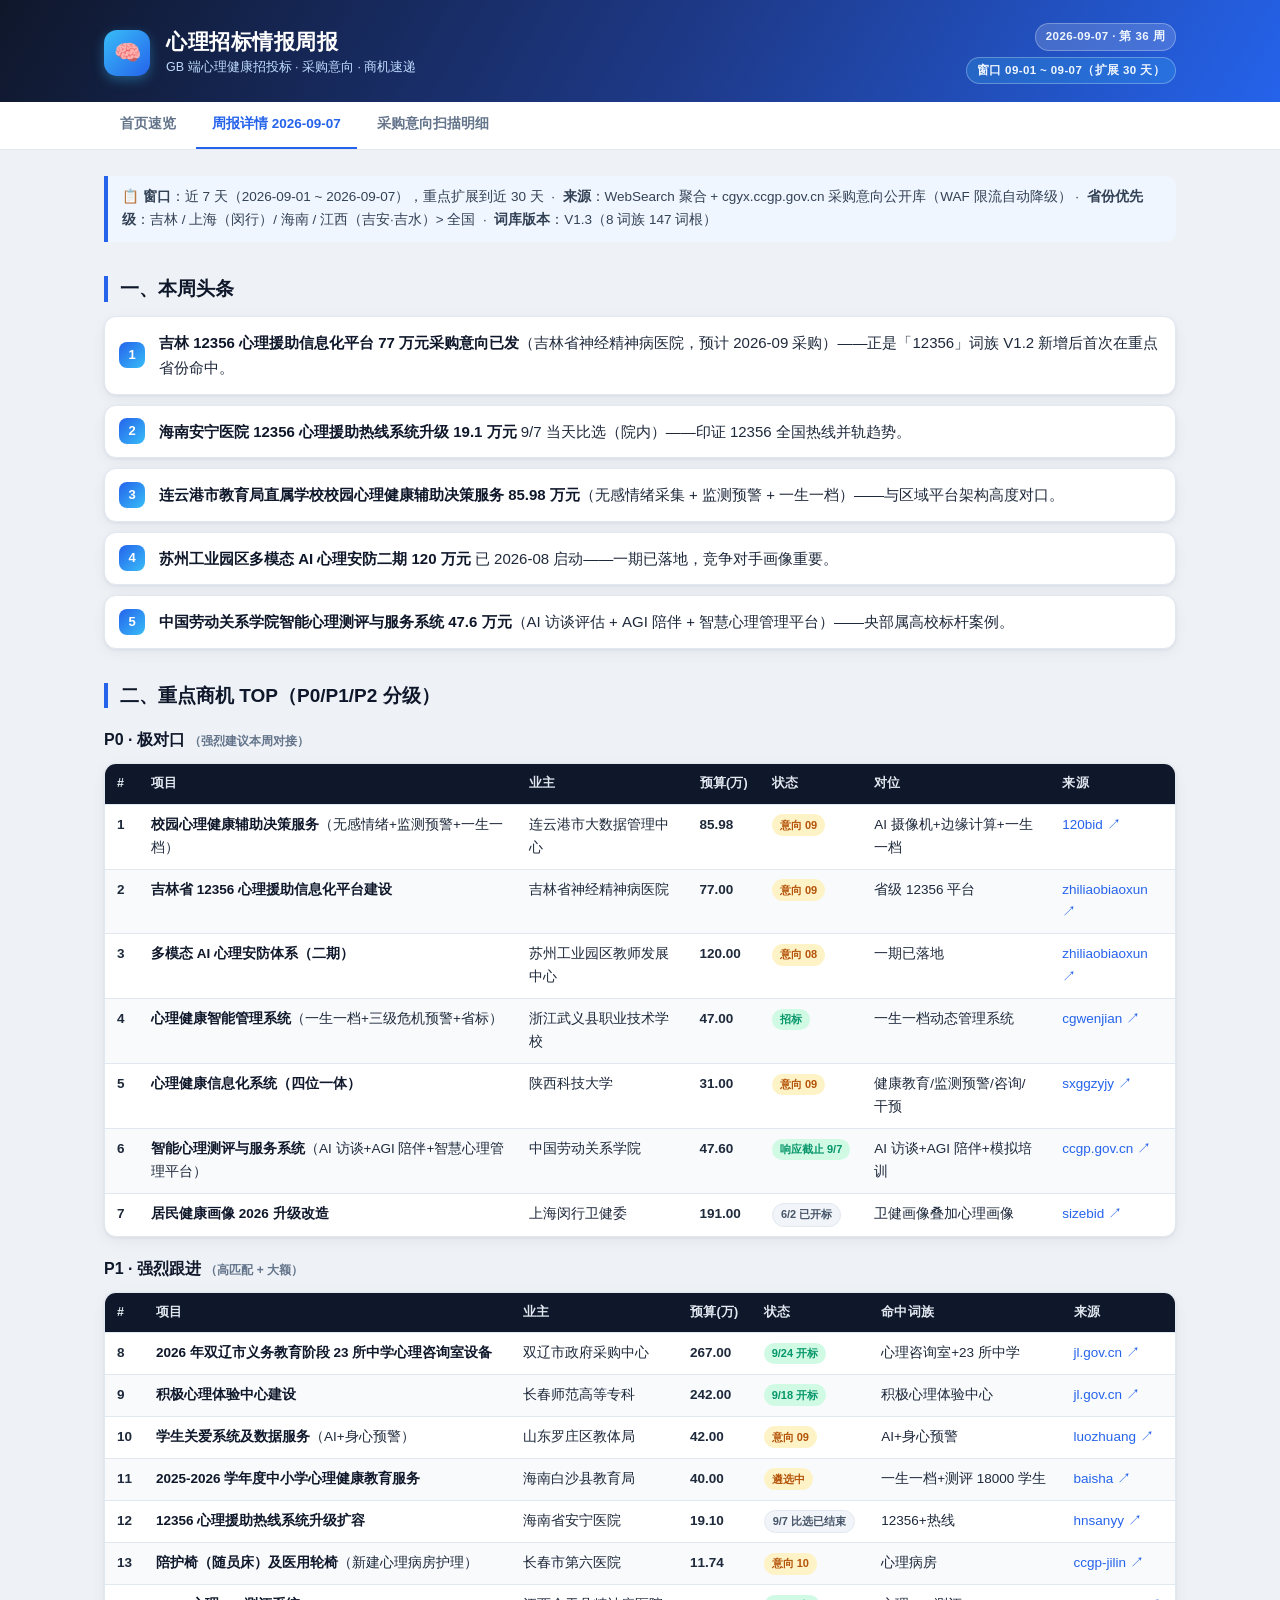
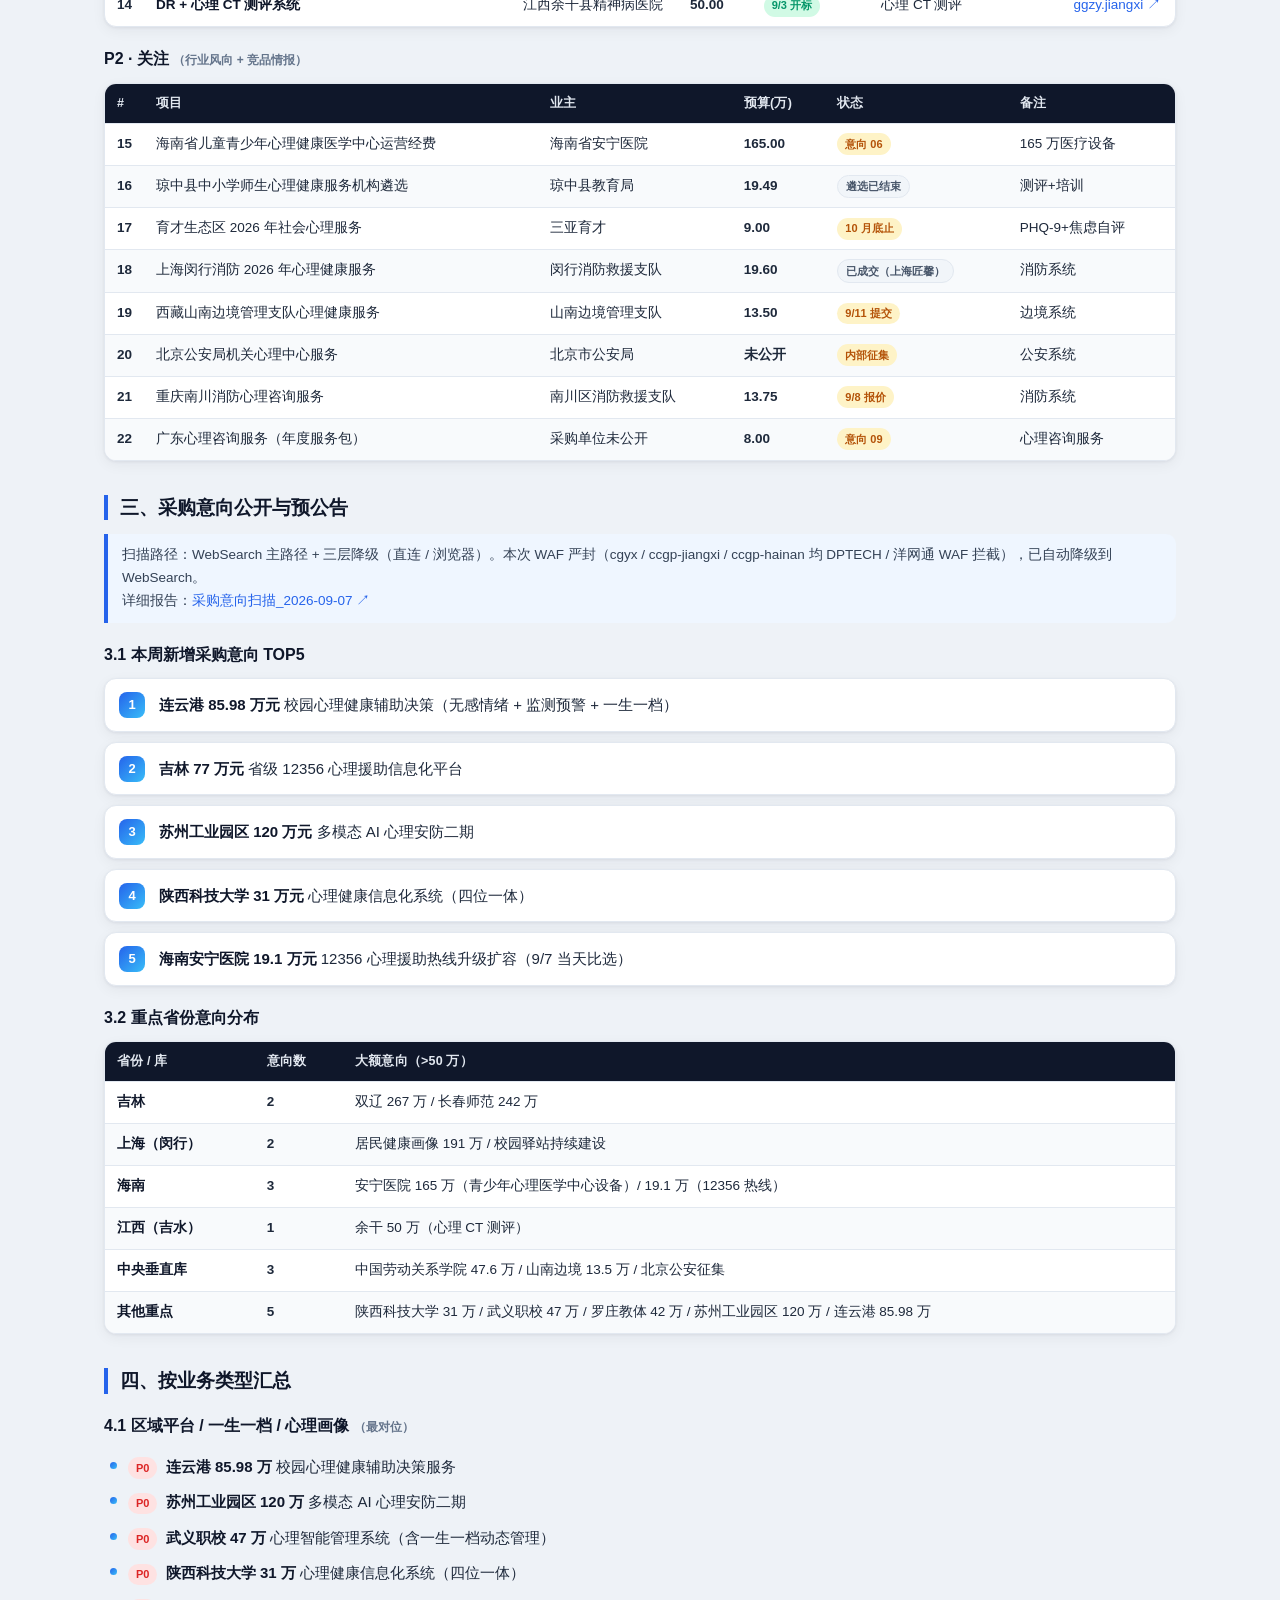
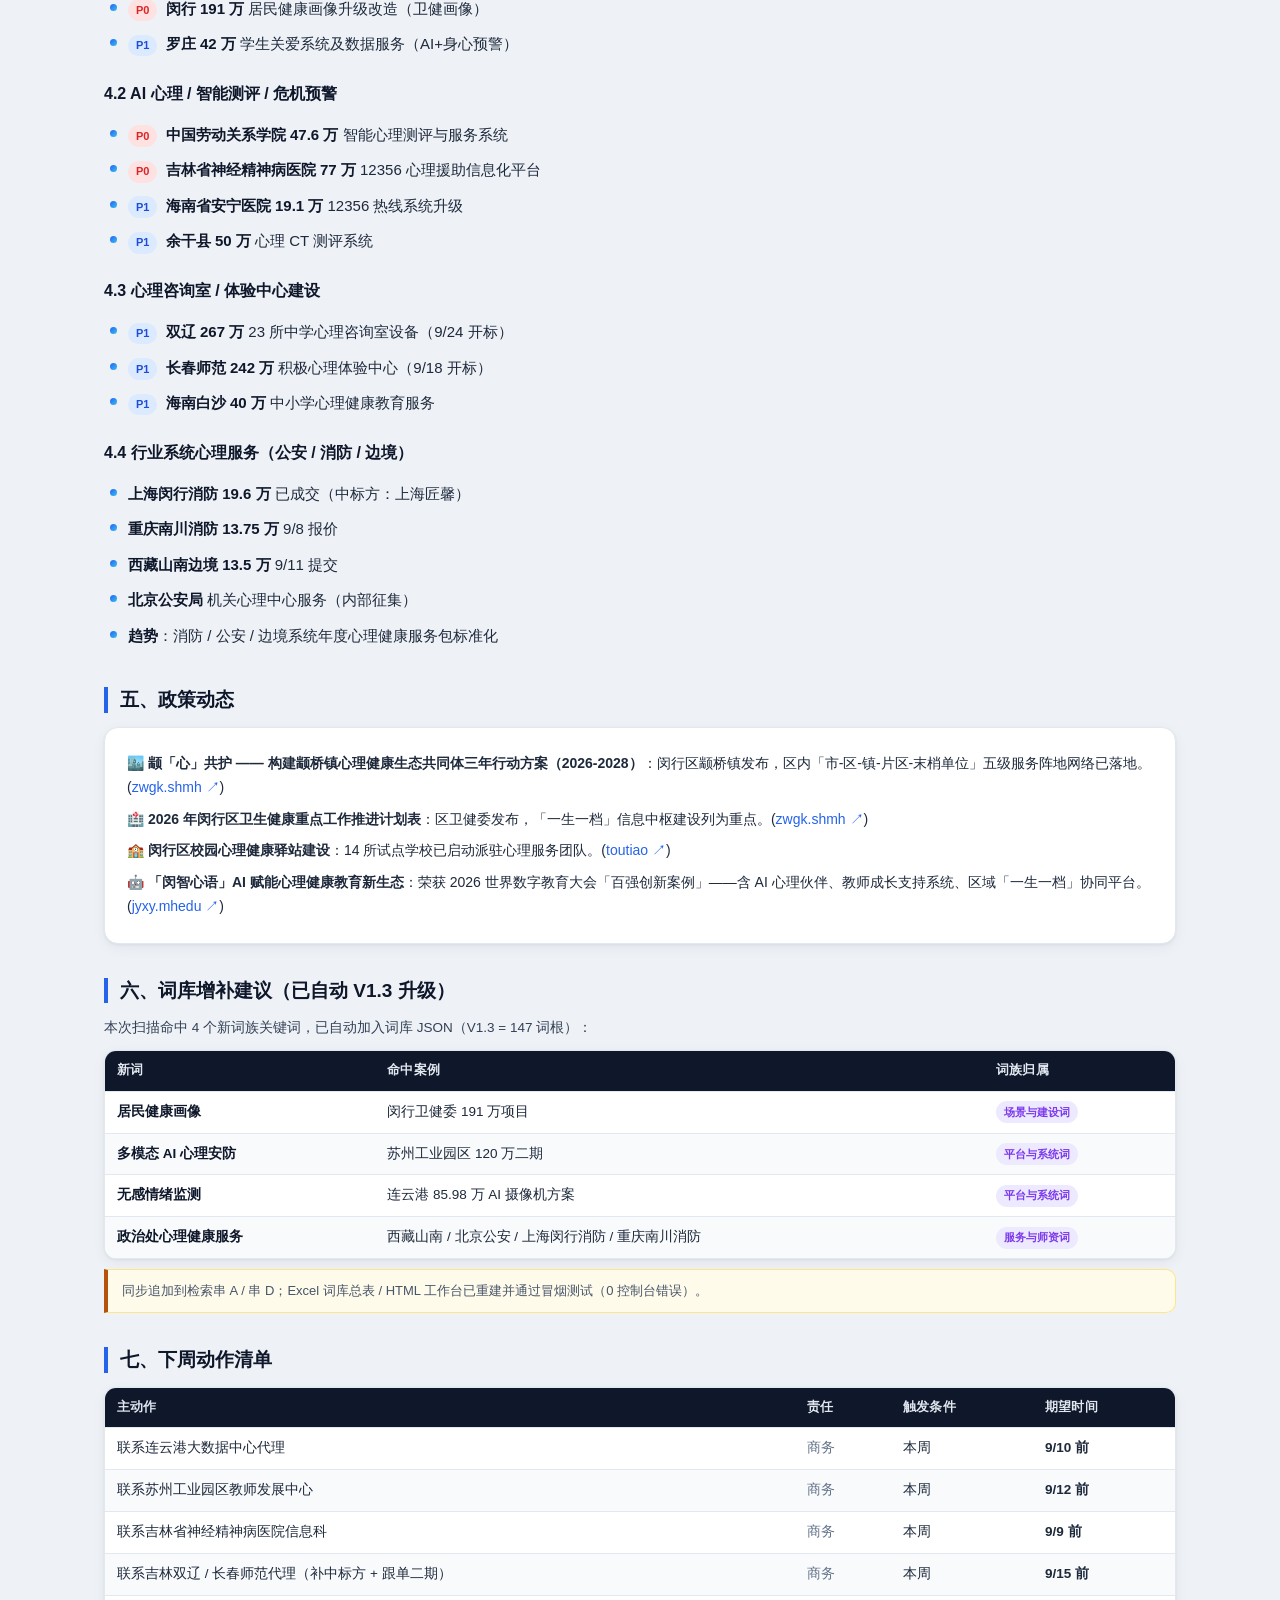
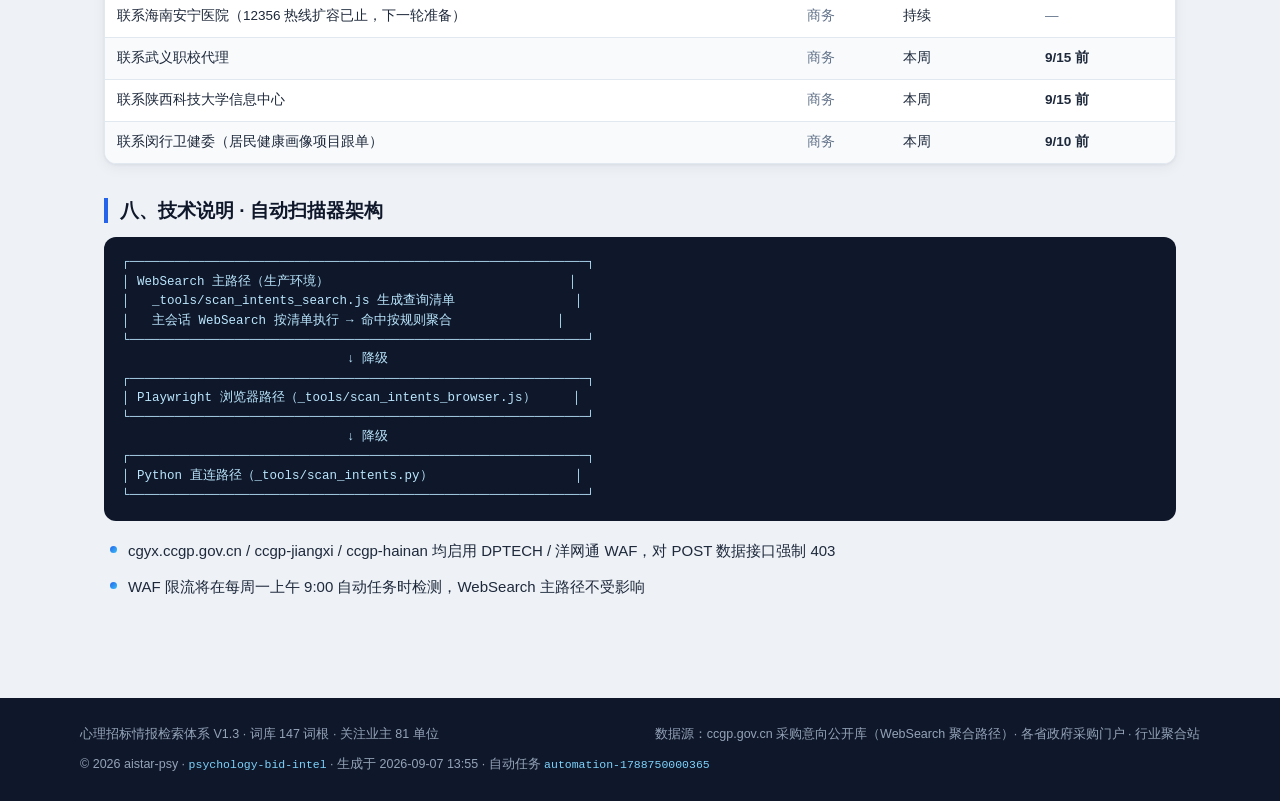
==== 2026-09-07.html @ de38e70c "Remove GitHub repo link from public pages" ====
<!DOCTYPE html>
<html lang="zh-CN">
<head>
<meta charset="UTF-8">
<meta name="viewport" content="width=device-width, initial-scale=1.0">
<title>心理招标情报周报 · 2026-09-07</title>
<meta name="description" content="心理招标情报周报 2026-09-07：重点商机 TOP 22 条、采购意向 TOP5、省份分布、业务类型汇总、政策动态、词库增补建议。">
<link rel="stylesheet" href="assets/style.css">
</head>
<body>

<header class="topbar">
  <div class="topbar-inner">
    <div class="logo">🧠</div>
    <div>
      <h1>心理招标情报周报</h1>
      <div class="sub">GB 端心理健康招投标 · 采购意向 · 商机速递</div>
    </div>
    <div class="right">
      <span class="badge">2026-09-07 · 第 36 周</span><br>
      <span class="badge v">窗口 09-01 ~ 09-07（扩展 30 天）</span>
    </div>
  </div>
</header>

<nav class="subnav">
  <div class="inner">
    <a href="index.html">首页速览</a>
    <a href="2026-09-07.html" class="on">周报详情 2026-09-07</a>
    <a href="intents-2026-09-07.html">采购意向扫描明细</a>
  </div>
</nav>

<main>

  <section>
    <div class="lead">📋 <b>窗口</b>：近 7 天（2026-09-01 ~ 2026-09-07），重点扩展到近 30 天 &nbsp;·&nbsp; <b>来源</b>：WebSearch 聚合 + cgyx.ccgp.gov.cn 采购意向公开库（WAF 限流自动降级）&nbsp;·&nbsp; <b>省份优先级</b>：吉林 / 上海（闵行）/ 海南 / 江西（吉安·吉水）&gt; 全国 &nbsp;·&nbsp; <b>词库版本</b>：V1.3（8 词族 147 词根）</div>
  </section>

  <!-- 一、本周头条 -->
  <section>
    <h2 class="sec">一、本周头条</h2>
    <ol class="tlist">
      <li><b>吉林 12356 心理援助信息化平台 77 万元采购意向已发</b>（吉林省神经精神病医院，预计 2026-09 采购）——正是「12356」词族 V1.2 新增后首次在重点省份命中。</li>
      <li><b>海南安宁医院 12356 心理援助热线系统升级 19.1 万元</b> 9/7 当天比选（院内）——印证 12356 全国热线并轨趋势。</li>
      <li><b>连云港市教育局直属学校校园心理健康辅助决策服务 85.98 万元</b>（无感情绪采集 + 监测预警 + 一生一档）——与区域平台架构高度对口。</li>
      <li><b>苏州工业园区多模态 AI 心理安防二期 120 万元</b> 已 2026-08 启动——一期已落地，竞争对手画像重要。</li>
      <li><b>中国劳动关系学院智能心理测评与服务系统 47.6 万元</b>（AI 访谈评估 + AGI 陪伴 + 智慧心理管理平台）——央部属高校标杆案例。</li>
    </ol>
  </section>

  <!-- 二、重点商机 TOP -->
  <section>
    <h2 class="sec">二、重点商机 TOP（P0/P1/P2 分级）</h2>

    <h3>P0 · 极对口 <span style="font-weight:600;font-size:12px;color:var(--muted)">（强烈建议本周对接）</span></h3>
    <div class="tbl-wrap">
      <table>
        <thead><tr><th class="n">#</th><th>项目</th><th>业主</th><th>预算(万)</th><th>状态</th><th>对位</th><th>来源</th></tr></thead>
        <tbody>
          <tr><td class="num">1</td><td><b>校园心理健康辅助决策服务</b>（无感情绪+监测预警+一生一档）</td><td>连云港市大数据管理中心</td><td class="num">85.98</td><td><span class="tag a">意向 09</span></td><td>AI 摄像机+边缘计算+一生一档</td><td><a href="https://www.120bid.com/view/478/T_Z-258BLRKCxEZffJil.html" target="_blank">120bid ↗</a></td></tr>
          <tr><td class="num">2</td><td><b>吉林省 12356 心理援助信息化平台建设</b></td><td>吉林省神经精神病医院</td><td class="num">77.00</td><td><span class="tag a">意向 09</span></td><td>省级 12356 平台</td><td><a href="https://www.zhiliaobiaoxun.cn/detail/597123099b1FF2E6569c.html" target="_blank">zhiliaobiaoxun ↗</a></td></tr>
          <tr><td class="num">3</td><td><b>多模态 AI 心理安防体系（二期）</b></td><td>苏州工业园区教师发展中心</td><td class="num">120.00</td><td><span class="tag a">意向 08</span></td><td>一期已落地</td><td><a href="https://js.zhiliaobiaoxun.com/article/106508987" target="_blank">zhiliaobiaoxun ↗</a></td></tr>
          <tr><td class="num">4</td><td><b>心理健康智能管理系统</b>（一生一档+三级危机预警+省标）</td><td>浙江武义县职业技术学校</td><td class="num">47.00</td><td><span class="tag w">招标</span></td><td>一生一档动态管理系统</td><td><a href="https://www.cgwenjian.cn/view/file/202608190001697517" target="_blank">cgwenjian ↗</a></td></tr>
          <tr><td class="num">5</td><td><b>心理健康信息化系统（四位一体）</b></td><td>陕西科技大学</td><td class="num">31.00</td><td><span class="tag a">意向 09</span></td><td>健康教育/监测预警/咨询/干预</td><td><a href="https://www.sxggzyjy.cn/jydt/001001/001001004/001001004006/20260804/8a69c88f9fae9ac6019fc55a78bd107a.html" target="_blank">sxggzyjy ↗</a></td></tr>
          <tr><td class="num">6</td><td><b>智能心理测评与服务系统</b>（AI 访谈+AGI 陪伴+智慧心理管理平台）</td><td>中国劳动关系学院</td><td class="num">47.60</td><td><span class="tag w">响应截止 9/7</span></td><td>AI 访谈+AGI 陪伴+模拟培训</td><td><a href="https://www.ccgp.gov.cn/cggg/zygg/jzxcs/202608/t20260820_27175299.htm" target="_blank">ccgp.gov.cn ↗</a></td></tr>
          <tr><td class="num">7</td><td><b>居民健康画像 2026 升级改造</b></td><td>上海闵行卫健委</td><td class="num">191.00</td><td><span class="tag p2">6/2 已开标</span></td><td>卫健画像叠加心理画像</td><td><a href="http://www.sizebid.com/002/shanghai/shanghai/2026/30366d7232bd1d5d2c801f52d79c997e.html" target="_blank">sizebid ↗</a></td></tr>
        </tbody>
      </table>
    </div>

    <h3>P1 · 强烈跟进 <span style="font-weight:600;font-size:12px;color:var(--muted)">（高匹配 + 大额）</span></h3>
    <div class="tbl-wrap">
      <table>
        <thead><tr><th class="n">#</th><th>项目</th><th>业主</th><th>预算(万)</th><th>状态</th><th>命中词族</th><th>来源</th></tr></thead>
        <tbody>
          <tr><td class="num">8</td><td><b>2026 年双辽市义务教育阶段 23 所中学心理咨询室设备</b></td><td>双辽市政府采购中心</td><td class="num">267.00</td><td><span class="tag w">9/24 开标</span></td><td>心理咨询室+23 所中学</td><td><a href="https://www.jl.gov.cn/ggzy/zfcg/cggg/202609/t20260903_9698455.html" target="_blank">jl.gov.cn ↗</a></td></tr>
          <tr><td class="num">9</td><td><b>积极心理体验中心建设</b></td><td>长春师范高等专科</td><td class="num">242.00</td><td><span class="tag w">9/18 开标</span></td><td>积极心理体验中心</td><td><a href="https://www.jl.gov.cn/ggzy/zfcg/cggg/202608/t20260812_9680676.html" target="_blank">jl.gov.cn ↗</a></td></tr>
          <tr><td class="num">10</td><td><b>学生关爱系统及数据服务</b>（AI+身心预警）</td><td>山东罗庄区教体局</td><td class="num">42.00</td><td><span class="tag a">意向 09</span></td><td>AI+身心预警</td><td><a href="http://www.luozhuang.gov.cn/2022cg/cgcontent.jsp?id=MzI0MQ==&amp;urltype=tree.TreeTempUrl&amp;wbtreeid=6675" target="_blank">luozhuang ↗</a></td></tr>
          <tr><td class="num">11</td><td><b>2025-2026 学年度中小学心理健康教育服务</b></td><td>海南白沙县教育局</td><td class="num">40.00</td><td><span class="tag a">遴选中</span></td><td>一生一档+测评 18000 学生</td><td><a href="https://baisha.hainan.gov.cn/baisha/zfxxgkzl/xgbmzfxxgk/bsxjyj/gkml/202511/t20251117_3972531.html" target="_blank">baisha ↗</a></td></tr>
          <tr><td class="num">12</td><td><b>12356 心理援助热线系统升级扩容</b></td><td>海南省安宁医院</td><td class="num">19.10</td><td><span class="tag p2">9/7 比选已结束</span></td><td>12356+热线</td><td><a href="https://www.hnsanyy.com/news/show-10255.html" target="_blank">hnsanyy ↗</a></td></tr>
          <tr><td class="num">13</td><td><b>陪护椅（随员床）及医用轮椅</b>（新建心理病房护理）</td><td>长春市第六医院</td><td class="num">11.74</td><td><span class="tag a">意向 10</span></td><td>心理病房</td><td><a href="http://www.ccgp-jilin.gov.cn/site/detail?parentId=550068&amp;articleId=Lf1fq0oeLKmx401c//pZIw==" target="_blank">ccgp-jilin ↗</a></td></tr>
          <tr><td class="num">14</td><td><b>DR + 心理 CT 测评系统</b></td><td>江西余干县精神病医院</td><td class="num">50.00</td><td><span class="tag w">9/3 开标</span></td><td>心理 CT 测评</td><td><a href="https://ggzy.jiangxi.gov.cn/jyxx/002006/002006001/20260825/fde3e27f-d4d3-413f-a230-a2056f364ef8.html" target="_blank">ggzy.jiangxi ↗</a></td></tr>
        </tbody>
      </table>
    </div>

    <h3>P2 · 关注 <span style="font-weight:600;font-size:12px;color:var(--muted)">（行业风向 + 竞品情报）</span></h3>
    <div class="tbl-wrap">
      <table>
        <thead><tr><th class="n">#</th><th>项目</th><th>业主</th><th>预算(万)</th><th>状态</th><th>备注</th></tr></thead>
        <tbody>
          <tr><td class="num">15</td><td>海南省儿童青少年心理健康医学中心运营经费</td><td>海南省安宁医院</td><td class="num">165.00</td><td><span class="tag a">意向 06</span></td><td>165 万医疗设备</td></tr>
          <tr><td class="num">16</td><td>琼中县中小学师生心理健康服务机构遴选</td><td>琼中县教育局</td><td class="num">19.49</td><td><span class="tag p2">遴选已结束</span></td><td>测评+培训</td></tr>
          <tr><td class="num">17</td><td>育才生态区 2026 年社会心理服务</td><td>三亚育才</td><td class="num">9.00</td><td><span class="tag a">10 月底止</span></td><td>PHQ-9+焦虑自评</td></tr>
          <tr><td class="num">18</td><td>上海闵行消防 2026 年心理健康服务</td><td>闵行消防救援支队</td><td class="num">19.60</td><td><span class="tag p2">已成交（上海匠馨）</span></td><td>消防系统</td></tr>
          <tr><td class="num">19</td><td>西藏山南边境管理支队心理健康服务</td><td>山南边境管理支队</td><td class="num">13.50</td><td><span class="tag a">9/11 提交</span></td><td>边境系统</td></tr>
          <tr><td class="num">20</td><td>北京公安局机关心理中心服务</td><td>北京市公安局</td><td class="num">未公开</td><td><span class="tag a">内部征集</span></td><td>公安系统</td></tr>
          <tr><td class="num">21</td><td>重庆南川消防心理咨询服务</td><td>南川区消防救援支队</td><td class="num">13.75</td><td><span class="tag a">9/8 报价</span></td><td>消防系统</td></tr>
          <tr><td class="num">22</td><td>广东心理咨询服务（年度服务包）</td><td>采购单位未公开</td><td class="num">8.00</td><td><span class="tag a">意向 09</span></td><td>心理咨询服务</td></tr>
        </tbody>
      </table>
    </div>
  </section>

  <!-- 三、采购意向公开与预公告 -->
  <section>
    <h2 class="sec">三、采购意向公开与预公告</h2>
    <div class="lead">扫描路径：WebSearch 主路径 + 三层降级（直连 / 浏览器）。本次 WAF 严封（cgyx / ccgp-jiangxi / ccgp-hainan 均 DPTECH / 洋网通 WAF 拦截），已自动降级到 WebSearch。<br>详细报告：<a href="intents-2026-09-07.html">采购意向扫描_2026-09-07 ↗</a></div>

    <h3>3.1 本周新增采购意向 TOP5</h3>
    <ol class="tlist">
      <li><b>连云港 85.98 万元</b> 校园心理健康辅助决策（无感情绪 + 监测预警 + 一生一档）</li>
      <li><b>吉林 77 万元</b> 省级 12356 心理援助信息化平台</li>
      <li><b>苏州工业园区 120 万元</b> 多模态 AI 心理安防二期</li>
      <li><b>陕西科技大学 31 万元</b> 心理健康信息化系统（四位一体）</li>
      <li><b>海南安宁医院 19.1 万元</b> 12356 心理援助热线升级扩容（9/7 当天比选）</li>
    </ol>

    <h3>3.2 重点省份意向分布</h3>
    <div class="tbl-wrap">
      <table>
        <thead><tr><th>省份 / 库</th><th>意向数</th><th>大额意向（&gt;50 万）</th></tr></thead>
        <tbody>
          <tr><td><b>吉林</b></td><td class="num">2</td><td>双辽 267 万 / 长春师范 242 万</td></tr>
          <tr><td><b>上海（闵行）</b></td><td class="num">2</td><td>居民健康画像 191 万 / 校园驿站持续建设</td></tr>
          <tr><td><b>海南</b></td><td class="num">3</td><td>安宁医院 165 万（青少年心理医学中心设备）/ 19.1 万（12356 热线）</td></tr>
          <tr><td><b>江西（吉水）</b></td><td class="num">1</td><td>余干 50 万（心理 CT 测评）</td></tr>
          <tr><td><b>中央垂直库</b></td><td class="num">3</td><td>中国劳动关系学院 47.6 万 / 山南边境 13.5 万 / 北京公安征集</td></tr>
          <tr><td><b>其他重点</b></td><td class="num">5</td><td>陕西科技大学 31 万 / 武义职校 47 万 / 罗庄教体 42 万 / 苏州工业园区 120 万 / 连云港 85.98 万</td></tr>
        </tbody>
      </table>
    </div>
  </section>

  <!-- 四、按业务类型汇总 -->
  <section>
    <h2 class="sec">四、按业务类型汇总</h2>

    <h3>4.1 区域平台 / 一生一档 / 心理画像 <span style="font-size:12px;color:var(--muted)">（最对位）</span></h3>
    <ul class="dots">
      <li><span class="tag p0">P0</span> &nbsp;<b>连云港 85.98 万</b> 校园心理健康辅助决策服务</li>
      <li><span class="tag p0">P0</span> &nbsp;<b>苏州工业园区 120 万</b> 多模态 AI 心理安防二期</li>
      <li><span class="tag p0">P0</span> &nbsp;<b>武义职校 47 万</b> 心理智能管理系统（含一生一档动态管理）</li>
      <li><span class="tag p0">P0</span> &nbsp;<b>陕西科技大学 31 万</b> 心理健康信息化系统（四位一体）</li>
      <li><span class="tag p0">P0</span> &nbsp;<b>闵行 191 万</b> 居民健康画像升级改造（卫健画像）</li>
      <li><span class="tag p1">P1</span> &nbsp;<b>罗庄 42 万</b> 学生关爱系统及数据服务（AI+身心预警）</li>
    </ul>

    <h3>4.2 AI 心理 / 智能测评 / 危机预警</h3>
    <ul class="dots">
      <li><span class="tag p0">P0</span> &nbsp;<b>中国劳动关系学院 47.6 万</b> 智能心理测评与服务系统</li>
      <li><span class="tag p0">P0</span> &nbsp;<b>吉林省神经精神病医院 77 万</b> 12356 心理援助信息化平台</li>
      <li><span class="tag p1">P1</span> &nbsp;<b>海南省安宁医院 19.1 万</b> 12356 热线系统升级</li>
      <li><span class="tag p1">P1</span> &nbsp;<b>余干县 50 万</b> 心理 CT 测评系统</li>
    </ul>

    <h3>4.3 心理咨询室 / 体验中心建设</h3>
    <ul class="dots">
      <li><span class="tag p1">P1</span> &nbsp;<b>双辽 267 万</b> 23 所中学心理咨询室设备（9/24 开标）</li>
      <li><span class="tag p1">P1</span> &nbsp;<b>长春师范 242 万</b> 积极心理体验中心（9/18 开标）</li>
      <li><span class="tag p1">P1</span> &nbsp;<b>海南白沙 40 万</b> 中小学心理健康教育服务</li>
    </ul>

    <h3>4.4 行业系统心理服务（公安 / 消防 / 边境）</h3>
    <ul class="dots">
      <li><b>上海闵行消防 19.6 万</b> 已成交（中标方：上海匠馨）</li>
      <li><b>重庆南川消防 13.75 万</b> 9/8 报价</li>
      <li><b>西藏山南边境 13.5 万</b> 9/11 提交</li>
      <li><b>北京公安局</b> 机关心理中心服务（内部征集）</li>
      <li><b>趋势</b>：消防 / 公安 / 边境系统年度心理健康服务包标准化</li>
    </ul>
  </section>

  <!-- 五、政策动态 -->
  <section>
    <h2 class="sec">五、政策动态</h2>
    <div class="card">
      <ul class="plain" style="font-size:14px">
        <li>🏙️ <b>颛「心」共护 —— 构建颛桥镇心理健康生态共同体三年行动方案（2026-2028）</b>：闵行区颛桥镇发布，区内「市-区-镇-片区-末梢单位」五级服务阵地网络已落地。<span class="muted">(<a href="https://zwgk.shmh.gov.cn/mh-xxgk-cms/website/mh_xxgk/zdjc_caqw/content/78f93dc0-3ed3-4637-80d0-d07adac8776f.htm" target="_blank">zwgk.shmh ↗</a>)</span></li>
        <li>🏥 <b>2026 年闵行区卫生健康重点工作推进计划表</b>：区卫健委发布，「一生一档」信息中枢建设列为重点。<span class="muted">(<a href="https://zwgk.shmh.gov.cn/mh-xxgk-cms/website/mh_xxgk/gzfw_jbylws/content/415405e7-e4f5-4a1a-95d2-5ea5f1f058f8.htm" target="_blank">zwgk.shmh ↗</a>)</span></li>
        <li>🏫 <b>闵行区校园心理健康驿站建设</b>：14 所试点学校已启动派驻心理服务团队。<span class="muted">(<a href="https://www.toutiao.com/article/7642385293181469210" target="_blank">toutiao ↗</a>)</span></li>
        <li>🤖 <b>「闵智心语」AI 赋能心理健康教育新生态</b>：荣获 2026 世界数字教育大会「百强创新案例」——含 AI 心理伙伴、教师成长支持系统、区域「一生一档」协同平台。<span class="muted">(<a href="https://jyxy.mhedu.sh.cn/extranet/web/index/index!infoMove.action?id=ff8080819e2e69b5019e733fe0a30711" target="_blank">jyxy.mhedu ↗</a>)</span></li>
      </ul>
    </div>
  </section>

  <!-- 六、词库增补建议 -->
  <section>
    <h2 class="sec">六、词库增补建议（已自动 V1.3 升级）</h2>
    <p style="font-size:13.5px;color:#334155;margin-bottom:10px">本次扫描命中 4 个新词族关键词，已自动加入词库 JSON（V1.3 = 147 词根）：</p>
    <div class="tbl-wrap">
      <table>
        <thead><tr><th>新词</th><th>命中案例</th><th>词族归属</th></tr></thead>
        <tbody>
          <tr><td><b>居民健康画像</b></td><td>闵行卫健委 191 万项目</td><td><span class="tag b">场景与建设词</span></td></tr>
          <tr><td><b>多模态 AI 心理安防</b></td><td>苏州工业园区 120 万二期</td><td><span class="tag b">平台与系统词</span></td></tr>
          <tr><td><b>无感情绪监测</b></td><td>连云港 85.98 万 AI 摄像机方案</td><td><span class="tag b">平台与系统词</span></td></tr>
          <tr><td><b>政治处心理健康服务</b></td><td>西藏山南 / 北京公安 / 上海闵行消防 / 重庆南川消防</td><td><span class="tag b">服务与师资词</span></td></tr>
        </tbody>
      </table>
    </div>
    <p class="note">同步追加到检索串 A / 串 D；Excel 词库总表 / HTML 工作台已重建并通过冒烟测试（0 控制台错误）。</p>
  </section>

  <!-- 七、下周动作清单 -->
  <section>
    <h2 class="sec">七、下周动作清单</h2>
    <div class="tbl-wrap">
      <table>
        <thead><tr><th>主动作</th><th>责任</th><th>触发条件</th><th>期望时间</th></tr></thead>
        <tbody>
          <tr><td>联系连云港大数据中心代理</td><td class="muted">商务</td><td>本周</td><td class="num">9/10 前</td></tr>
          <tr><td>联系苏州工业园区教师发展中心</td><td class="muted">商务</td><td>本周</td><td class="num">9/12 前</td></tr>
          <tr><td>联系吉林省神经精神病医院信息科</td><td class="muted">商务</td><td>本周</td><td class="num">9/9 前</td></tr>
          <tr><td>联系吉林双辽 / 长春师范代理（补中标方 + 跟单二期）</td><td class="muted">商务</td><td>本周</td><td class="num">9/15 前</td></tr>
          <tr><td>联系海南安宁医院（12356 热线扩容已止，下一轮准备）</td><td class="muted">商务</td><td>持续</td><td class="muted">—</td></tr>
          <tr><td>联系武义职校代理</td><td class="muted">商务</td><td>本周</td><td class="num">9/15 前</td></tr>
          <tr><td>联系陕西科技大学信息中心</td><td class="muted">商务</td><td>本周</td><td class="num">9/15 前</td></tr>
          <tr><td>联系闵行卫健委（居民健康画像项目跟单）</td><td class="muted">商务</td><td>本周</td><td class="num">9/10 前</td></tr>
        </tbody>
      </table>
    </div>
  </section>

  <!-- 八、技术说明 -->
  <section>
    <h2 class="sec">八、技术说明 · 自动扫描器架构</h2>
    <pre class="code">┌─────────────────────────────────────────────────────────────┐
│ WebSearch 主路径（生产环境）                                │
│   _tools/scan_intents_search.js 生成查询清单                │
│   主会话 WebSearch 按清单执行 → 命中按规则聚合              │
└─────────────────────────────────────────────────────────────┘
                              ↓ 降级
┌─────────────────────────────────────────────────────────────┐
│ Playwright 浏览器路径（_tools/scan_intents_browser.js）     │
└─────────────────────────────────────────────────────────────┘
                              ↓ 降级
┌─────────────────────────────────────────────────────────────┐
│ Python 直连路径（_tools/scan_intents.py）                   │
└─────────────────────────────────────────────────────────────┘</pre>
    <ul class="dots" style="margin-top:12px">
      <li>cgyx.ccgp.gov.cn / ccgp-jiangxi / ccgp-hainan 均启用 DPTECH / 洋网通 WAF，对 POST 数据接口强制 403</li>
      <li>WAF 限流将在每周一上午 9:00 自动任务时检测，WebSearch 主路径不受影响</li>
    </ul>
  </section>

</main>

<footer>
  <div class="inner">
    <div>心理招标情报检索体系 V1.3 · 词库 147 词根 · 关注业主 81 单位</div>
    <div>数据源：ccgp.gov.cn 采购意向公开库（WebSearch 聚合路径）· 各省政府采购门户 · 行业聚合站</div>
    <div>© 2026 aistar-psy · <code>psychology-bid-intel</code> · 生成于 2026-09-07 13:55 · 自动任务 <code>automation-1788750000365</code></div>
  </div>
</footer>

</body>
</html>
---- assets/style.css ----
:root{
  --blue:#2563EB; --blue-d:#1D4ED8; --sky:#38BDF8; --ink:#0F172A;
  --ink2:#1E293B; --paper:#EEF2F7; --card:#FFFFFF; --line:#E2E8F0;
  --muted:#64748B; --red:#DC2626; --red-bg:#FEE2E2; --green:#059669;
  --green-bg:#D1FAE5; --amber:#B45309; --amber-bg:#FEF3C7; --violet:#7C3AED;
  --radius:14px; --shadow:0 1px 3px rgba(15,23,42,.06),0 4px 14px rgba(15,23,42,.05);
}
*{box-sizing:border-box;margin:0;padding:0}
html{-webkit-text-size-adjust:100%}
body{font-family:-apple-system,BlinkMacSystemFont,"PingFang SC","Hiragino Sans GB","Microsoft YaHei","Segoe UI",sans-serif;
     background:var(--paper); color:var(--ink2); font-size:15px; line-height:1.7;}
a{color:var(--blue); text-decoration:none}
a:hover{text-decoration:underline}

/* ===== 顶栏 ===== */
.topbar{background:linear-gradient(120deg,#0F172A 0%,#1E3A8A 55%,#2563EB 100%); color:#fff;}
.topbar-inner{max-width:1120px;margin:0 auto;padding:22px 24px 18px;display:flex;align-items:center;gap:16px;flex-wrap:wrap;}
.logo{width:46px;height:46px;border-radius:13px;background:linear-gradient(135deg,#38BDF8,#2563EB);
      display:flex;align-items:center;justify-content:center;font-size:22px;flex:none;box-shadow:0 4px 12px rgba(56,189,248,.35);}
.topbar h1{font-size:21px;font-weight:800;letter-spacing:.5px;line-height:1.3;}
.topbar .sub{font-size:12.5px;color:#BFDBFE;margin-top:2px;}
.topbar .right{margin-left:auto;text-align:right;}
.badge{display:inline-block;font-size:11.5px;font-weight:700;padding:3px 10px;border-radius:20px;background:rgba(255,255,255,.16);
       border:1px solid rgba(255,255,255,.28); color:#EFF6FF; letter-spacing:.4px;}
.badge.v{margin-top:6px;background:rgba(56,189,248,.22);}
nav.subnav{background:#fff;border-bottom:1px solid var(--line);}
nav.subnav .inner{max-width:1120px;margin:0 auto;padding:0 24px;display:flex;gap:4px;overflow-x:auto;}
nav.subnav a{display:inline-block;padding:11px 16px;font-size:13.5px;font-weight:600;color:var(--muted);border-bottom:2.5px solid transparent;white-space:nowrap;}
nav.subnav a:hover{color:var(--blue);text-decoration:none;}
nav.subnav a.on{color:var(--blue);border-color:var(--blue);}

/* ===== 主容器 ===== */
main{max-width:1120px;margin:0 auto;padding:26px 24px 60px;}
section{margin-bottom:34px;}
h2.sec{font-size:19px;font-weight:800;color:var(--ink);margin-bottom:14px;padding-left:12px;
       border-left:4px solid var(--blue); line-height:1.35;}
h2.sec .en{font-size:12px;color:var(--muted);font-weight:600;margin-left:8px;letter-spacing:.5px;}
h3{font-size:16px;font-weight:700;color:var(--ink);margin:18px 0 10px;}

/* ===== KPI 卡 ===== */
.kpis{display:grid;grid-template-columns:repeat(auto-fit,minmax(200px,1fr));gap:14px;}
.kpi{background:var(--card);border:1px solid var(--line);border-radius:var(--radius);padding:16px 18px;box-shadow:var(--shadow);}
.kpi .k{font-size:12px;color:var(--muted);font-weight:600;letter-spacing:.3px;}
.kpi .v{font-size:30px;font-weight:800;color:var(--ink);margin-top:2px;line-height:1.2;}
.kpi .v small{font-size:14px;font-weight:700;color:var(--muted);}
.kpi .d{font-size:12px;color:var(--muted);margin-top:4px;}
.kpi.blue{background:linear-gradient(135deg,#EFF6FF,#F0FDFA);border-color:#BFDBFE;}
.kpi.blue .v{color:var(--blue-d);}

/* ===== 卡片 ===== */
.card{background:var(--card);border:1px solid var(--line);border-radius:var(--radius);padding:20px 22px;box-shadow:var(--shadow);}
.lead{border-left:4px solid var(--blue);background:#EFF6FF;padding:10px 14px;border-radius:0 10px 10px 0;font-size:13.5px;color:#334155;margin-bottom:14px;}
.lead.gray{background:#F8FAFC;border-color:var(--line);color:#475569;}

/* ===== 头条列表 ===== */
.tlist{list-style:none;counter-reset:t;}
.tlist li{counter-increment:t;background:var(--card);border:1px solid var(--line);border-radius:12px;
          padding:13px 16px 13px 54px;position:relative;margin-bottom:10px;box-shadow:var(--shadow);}
.tlist li::before{content:counter(t);position:absolute;left:14px;top:50%;transform:translateY(-50%);
   width:26px;height:26px;border-radius:8px;background:linear-gradient(135deg,#2563EB,#38BDF8);color:#fff;
   font-weight:800;font-size:13px;display:flex;align-items:center;justify-content:center;}
.tlist b{color:var(--ink);}

/* ===== 表格 ===== */
.tbl-wrap{overflow-x:auto;border:1px solid var(--line);border-radius:12px;box-shadow:var(--shadow);background:#fff;}
table{width:100%;border-collapse:collapse;font-size:13.5px;min-width:760px;}
thead th{background:#0F172A;color:#E2E8F0;font-size:12.5px;font-weight:700;text-align:left;
         padding:9px 12px;white-space:nowrap;letter-spacing:.2px;}
thead th.n{width:34px;}
tbody td{padding:9px 12px;border-top:1px solid var(--line);vertical-align:top;}
tbody tr:nth-child(even){background:#F8FAFC;}
tbody tr:hover{background:#EFF6FF;}
td.num{white-space:nowrap;font-variant-numeric:tabular-nums;font-weight:600;}
td.muted{color:var(--muted);}
td b{color:var(--ink);}
.tag{display:inline-block;font-size:11px;font-weight:700;padding:1.5px 8px;border-radius:20px;white-space:nowrap;}
.tag.p0{background:var(--red-bg);color:var(--red);}
.tag.p1{background:#DBEAFE;color:#1D4ED8;}
.tag.p2{background:#F1F5F9;color:#475569;border:1px solid var(--line);}
.tag.w{background:var(--green-bg);color:var(--green);}
.tag.a{background:var(--amber-bg);color:var(--amber);}
.tag.b{background:#EDE9FE;color:var(--violet);}

/* ===== 列表 ===== */
ul.dots{margin:6px 0 6px 2px;list-style:none;}
ul.dots li{padding:5px 0 5px 22px;position:relative;}
ul.dots li::before{content:"";position:absolute;left:4px;top:13px;width:7px;height:7px;border-radius:50%;
   background:linear-gradient(135deg,#2563EB,#38BDF8);}
ul.dots b{color:var(--ink);}
ul.plain{list-style:none;}
ul.plain li{padding:4px 0;}

/* ===== 代码块 ===== */
pre.code{background:#0F172A;color:#BAE6FD;border-radius:12px;padding:16px 18px;font-size:12.5px;line-height:1.55;
   font-family:ui-monospace,SFMono-Regular,Menlo,Consolas,"Courier New",monospace;overflow-x:auto;}
pre.code .cm{color:#64748B;}
.note{font-size:13px;color:#475569;background:#FFFBEB;border:1px solid #FDE68A;border-left:4px solid var(--amber);
      border-radius:0 10px 10px 0;padding:10px 14px;margin:10px 0;}

/* ===== 归档 ===== */
.archives{display:grid;gap:12px;}
.arc{background:var(--card);border:1px solid var(--line);border-radius:12px;padding:14px 18px;
     display:flex;align-items:center;gap:14px;box-shadow:var(--shadow);}
.arc .date{font-size:12px;font-weight:800;color:#fff;background:var(--blue);border-radius:9px;
   padding:8px 10px;text-align:center;line-height:1.2;flex:none;min-width:64px;}
.arc .date small{display:block;font-size:9.5px;font-weight:600;opacity:.85;}
.arc .t{font-weight:700;color:var(--ink);}
.arc .s{font-size:12.5px;color:var(--muted);}
.arc.soon{opacity:.72;border-style:dashed;}
.arc.soon .date{background:#94A3B8;}

/* ===== 页脚 ===== */
footer{background:#0F172A;color:#94A3B8;font-size:12.5px;padding:26px 24px;}
footer .inner{max-width:1120px;margin:0 auto;display:flex;flex-wrap:wrap;gap:8px 22px;justify-content:space-between;}
footer code{font-family:ui-monospace,Menlo,Consolas,monospace;color:#7DD3FC;font-size:11.5px;}

@media(max-width:640px){main{padding:18px 14px 50px} .topbar-inner{padding:16px 16px 14px} }
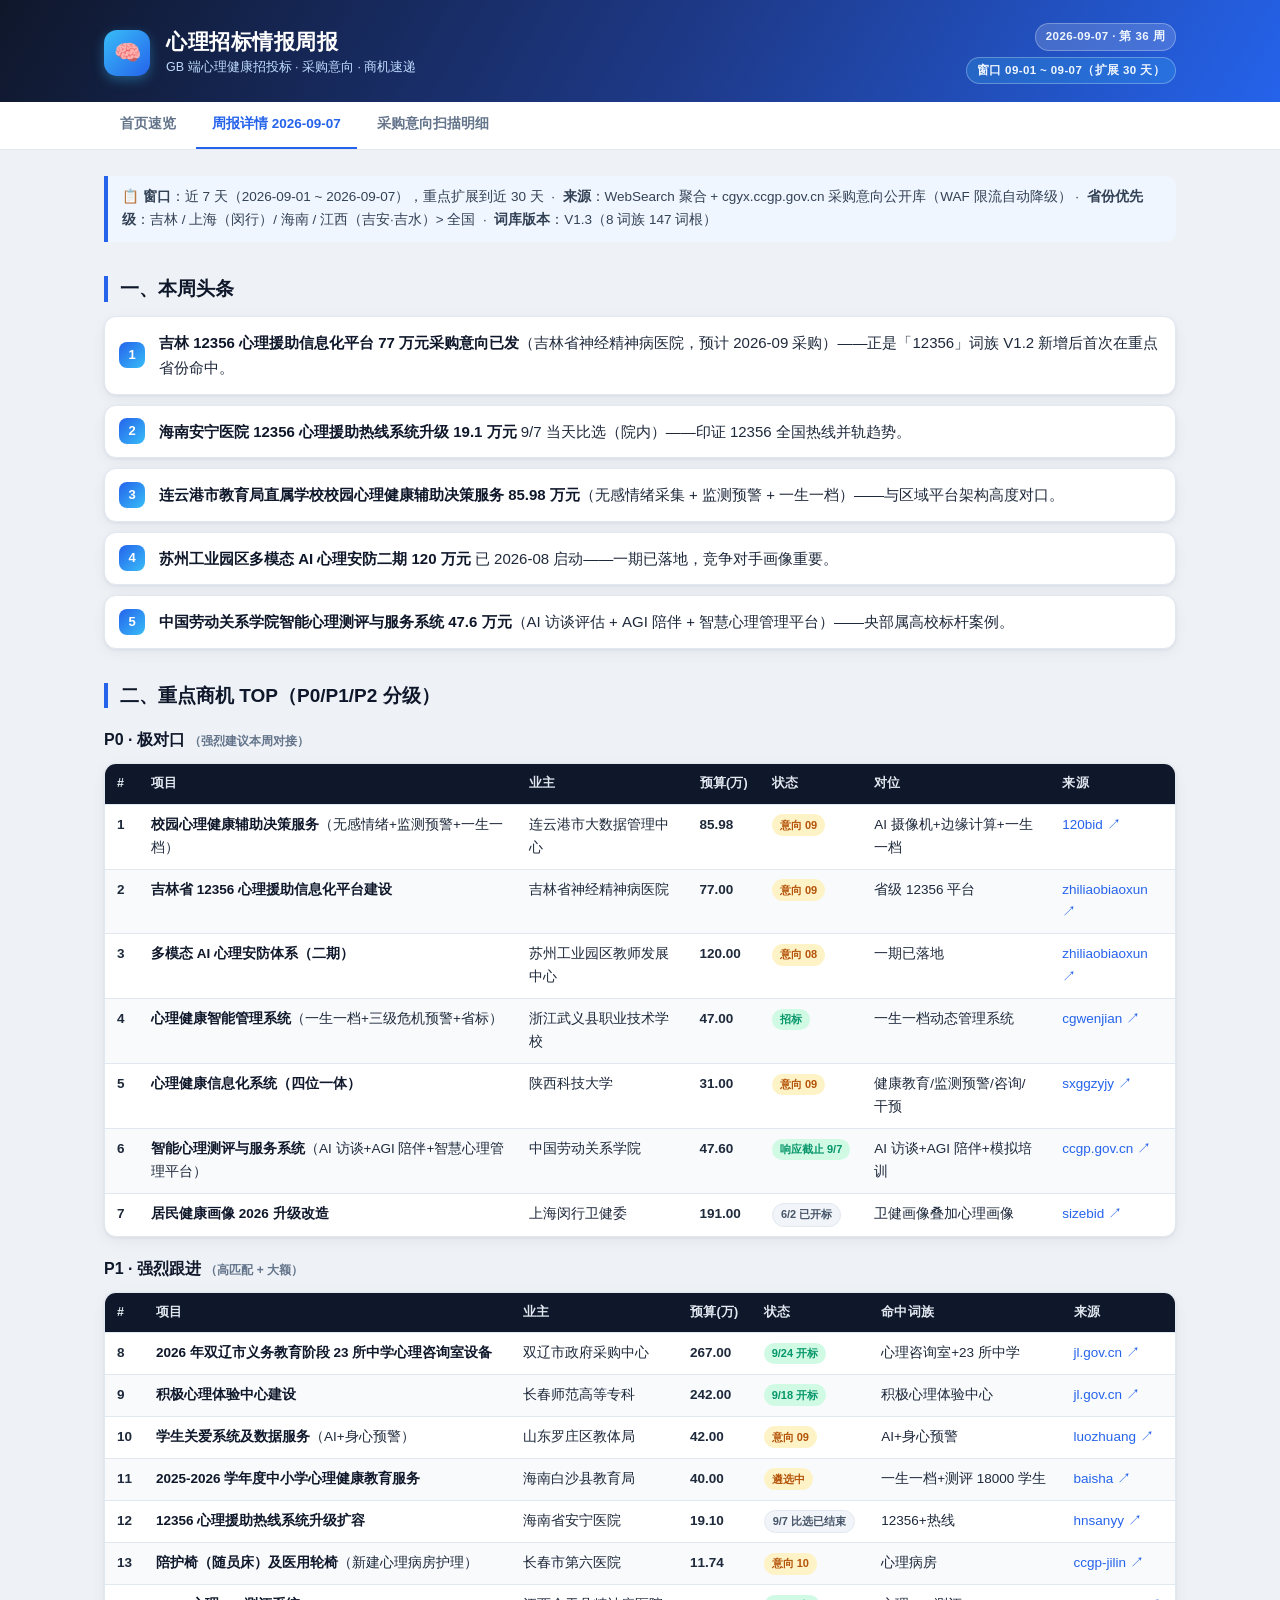
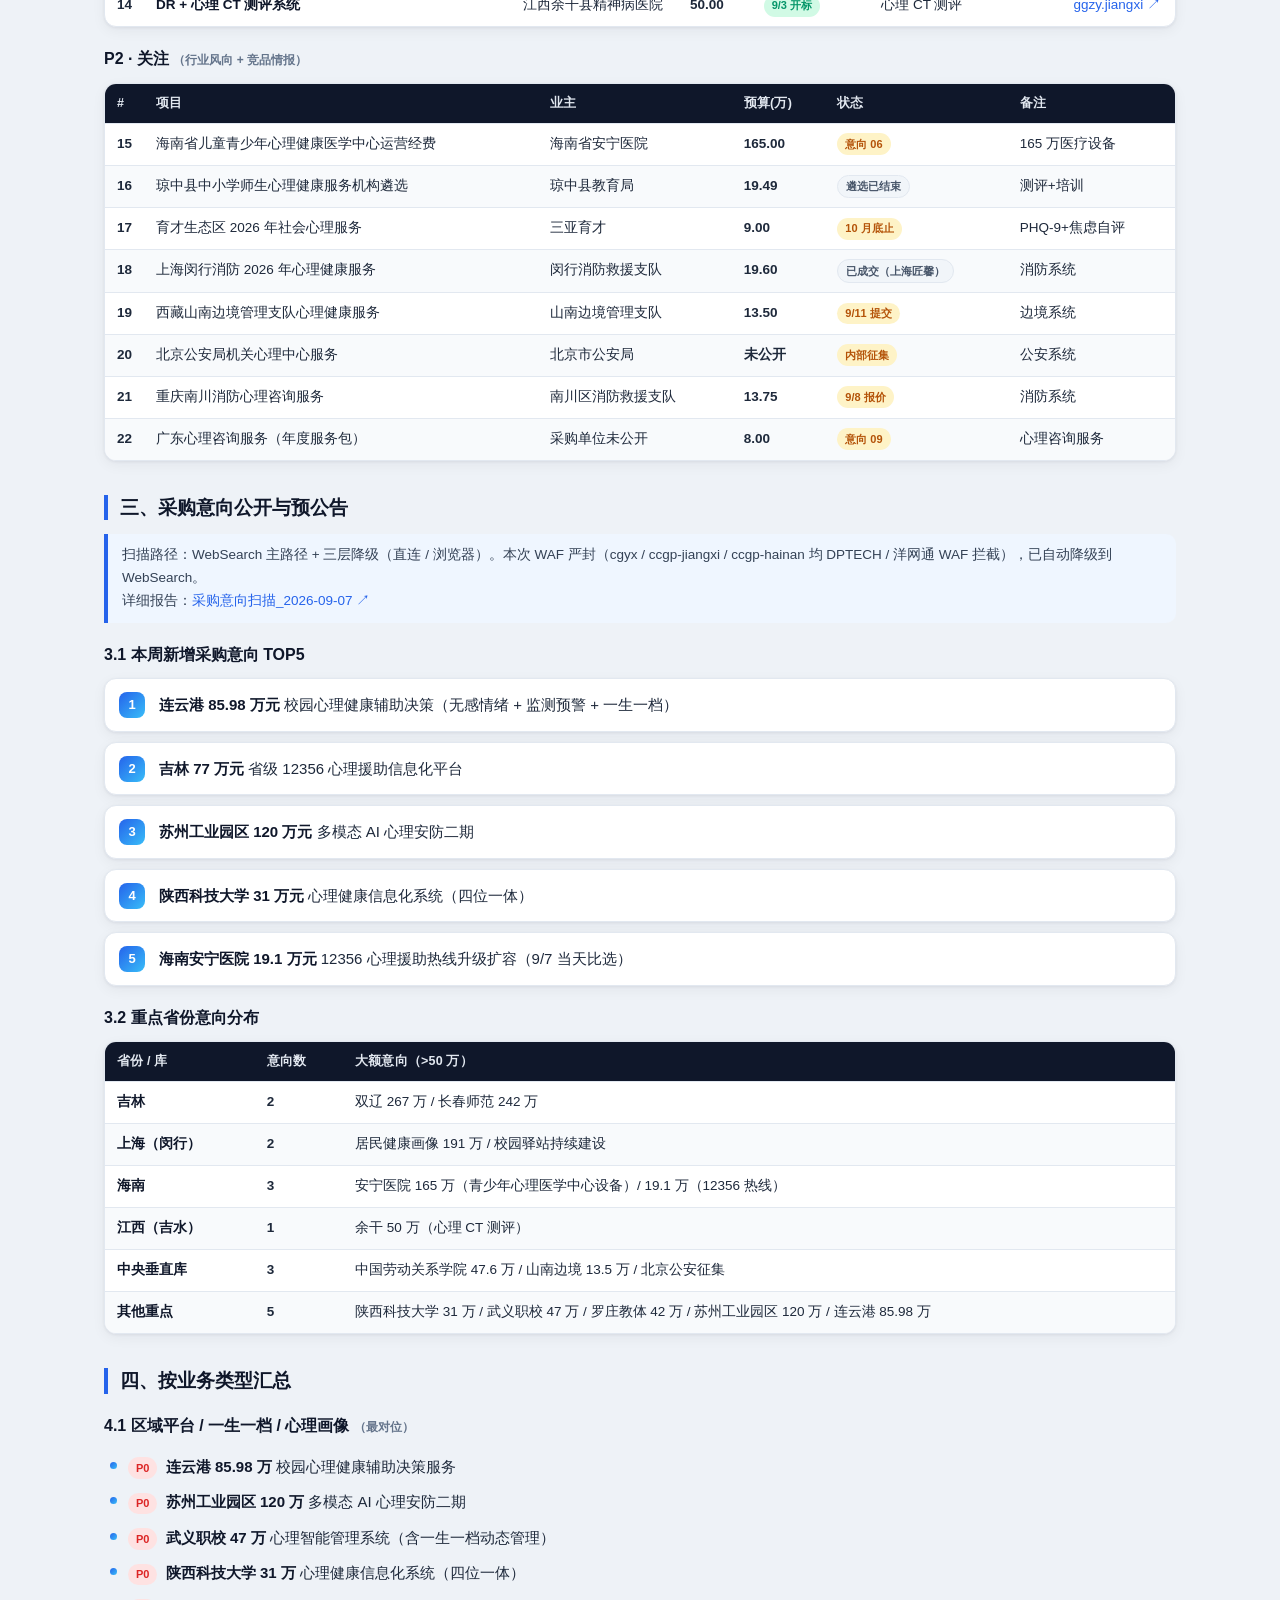
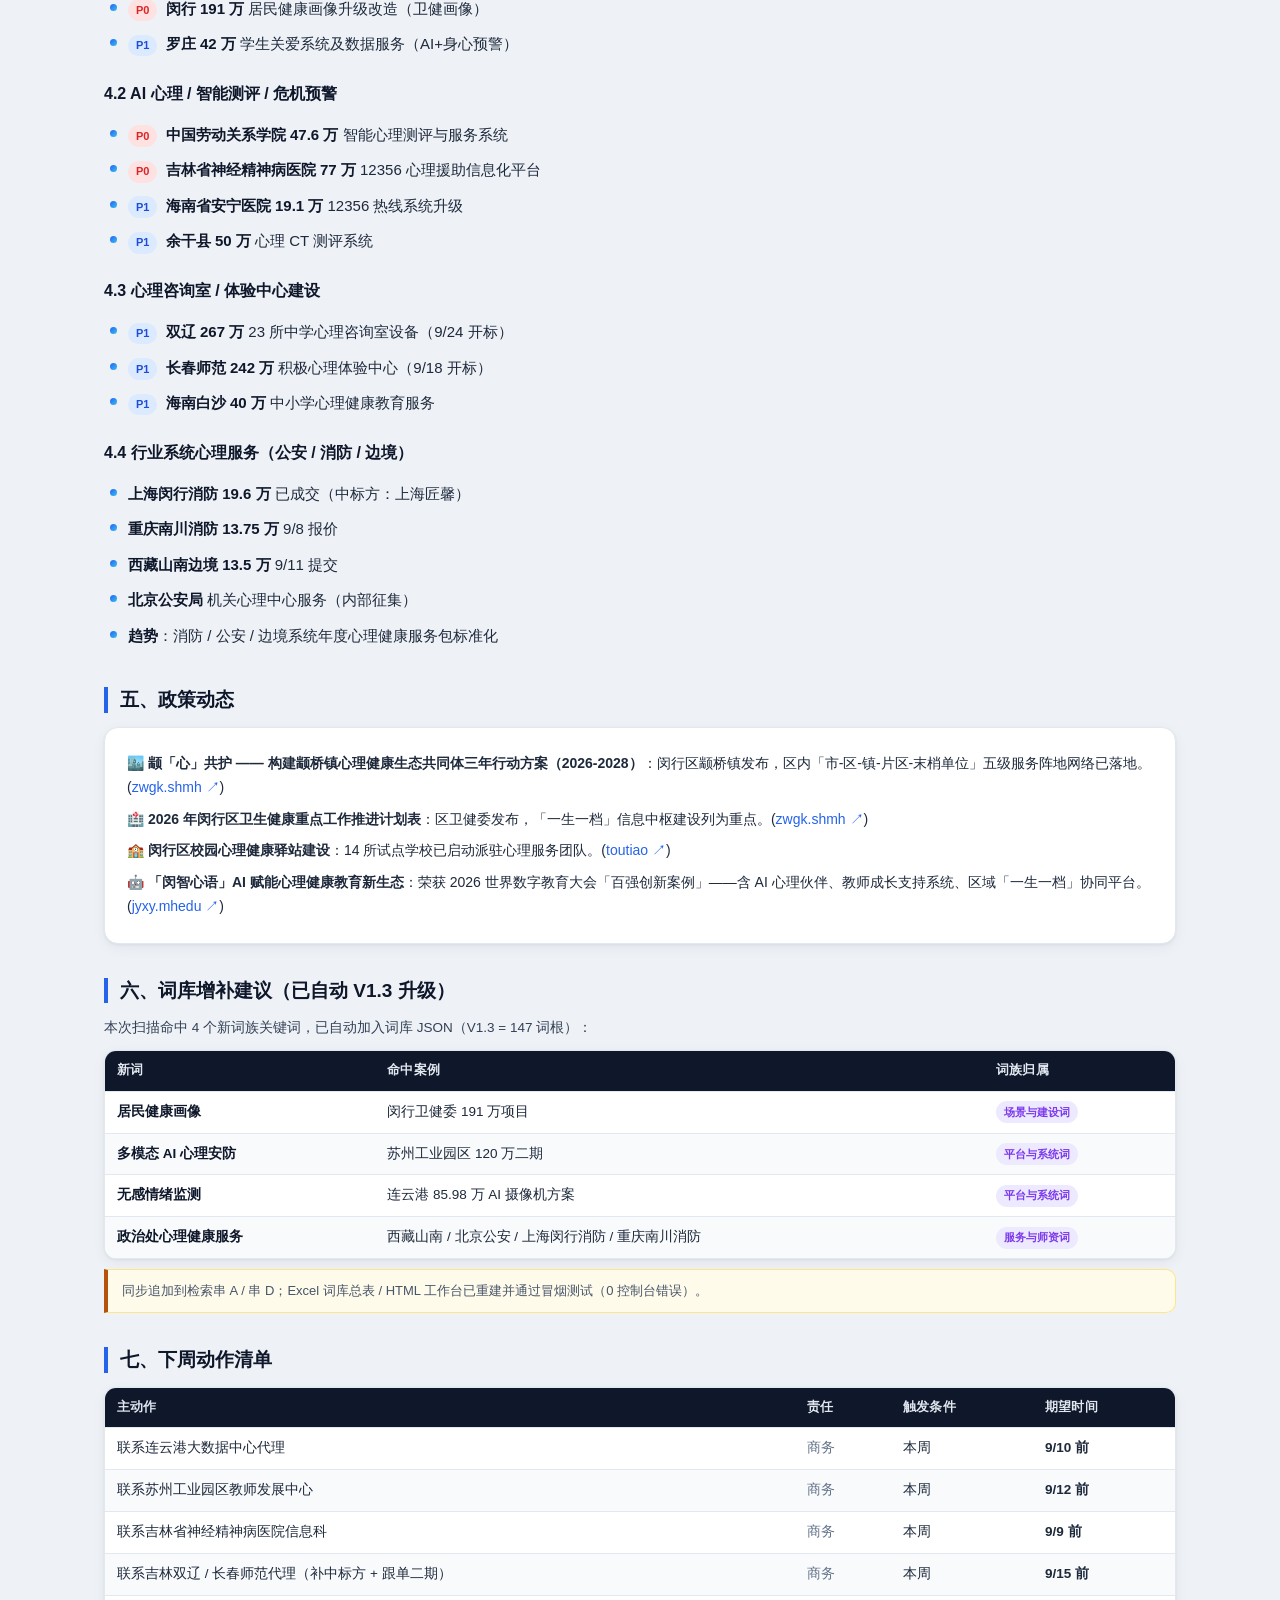
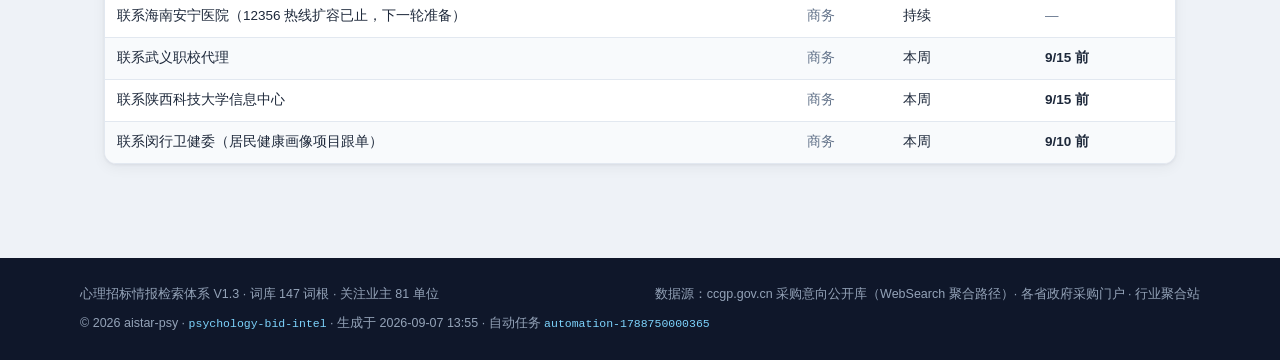
==== commit bbd23f1d: "Remove scanner architecture sections from public pages (2026-09-07.html)" ====
--- a/2026-09-07.html
+++ b/2026-09-07.html
@@ -3,9 +3,11 @@
 <head>
 <meta charset="UTF-8">
 <meta name="viewport" content="width=device-width, initial-scale=1.0">
+<meta http-equiv="Cache-Control" content="no-cache, no-store, must-revalidate">
+<meta http-equiv="Pragma" content="no-cache">
 <title>心理招标情报周报 · 2026-09-07</title>
 <meta name="description" content="心理招标情报周报 2026-09-07：重点商机 TOP 22 条、采购意向 TOP5、省份分布、业务类型汇总、政策动态、词库增补建议。">
-<link rel="stylesheet" href="assets/style.css">
+<link rel="stylesheet" href="assets/style.css?v=2">
 </head>
 <body>
 
@@ -223,28 +225,6 @@
     </div>
   </section>
 
-  <!-- 八、技术说明 -->
-  <section>
-    <h2 class="sec">八、技术说明 · 自动扫描器架构</h2>
-    <pre class="code">┌─────────────────────────────────────────────────────────────┐
-│ WebSearch 主路径（生产环境）                                │
-│   _tools/scan_intents_search.js 生成查询清单                │
-│   主会话 WebSearch 按清单执行 → 命中按规则聚合              │
-└─────────────────────────────────────────────────────────────┘
-                              ↓ 降级
-┌─────────────────────────────────────────────────────────────┐
-│ Playwright 浏览器路径（_tools/scan_intents_browser.js）     │
-└─────────────────────────────────────────────────────────────┘
-                              ↓ 降级
-┌─────────────────────────────────────────────────────────────┐
-│ Python 直连路径（_tools/scan_intents.py）                   │
-└─────────────────────────────────────────────────────────────┘</pre>
-    <ul class="dots" style="margin-top:12px">
-      <li>cgyx.ccgp.gov.cn / ccgp-jiangxi / ccgp-hainan 均启用 DPTECH / 洋网通 WAF，对 POST 数据接口强制 403</li>
-      <li>WAF 限流将在每周一上午 9:00 自动任务时检测，WebSearch 主路径不受影响</li>
-    </ul>
-  </section>
-
 </main>
 
 <footer>
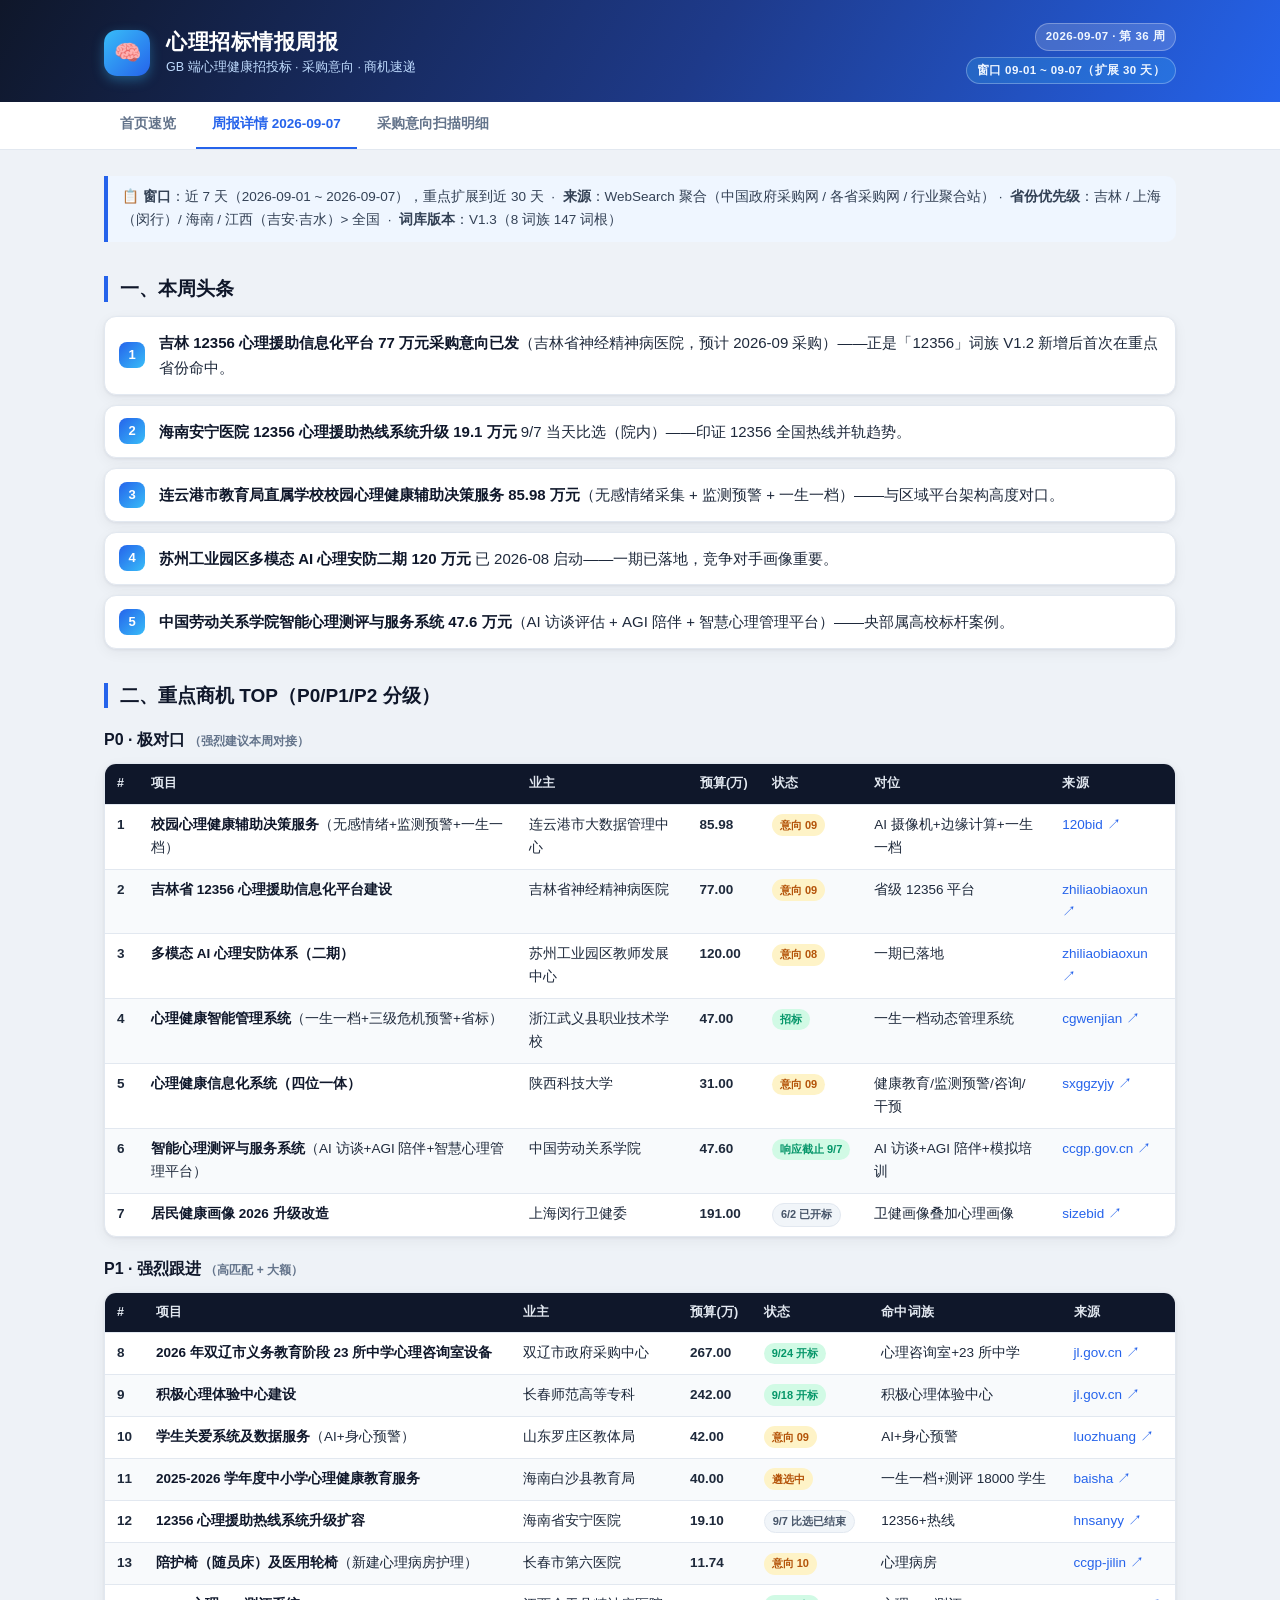
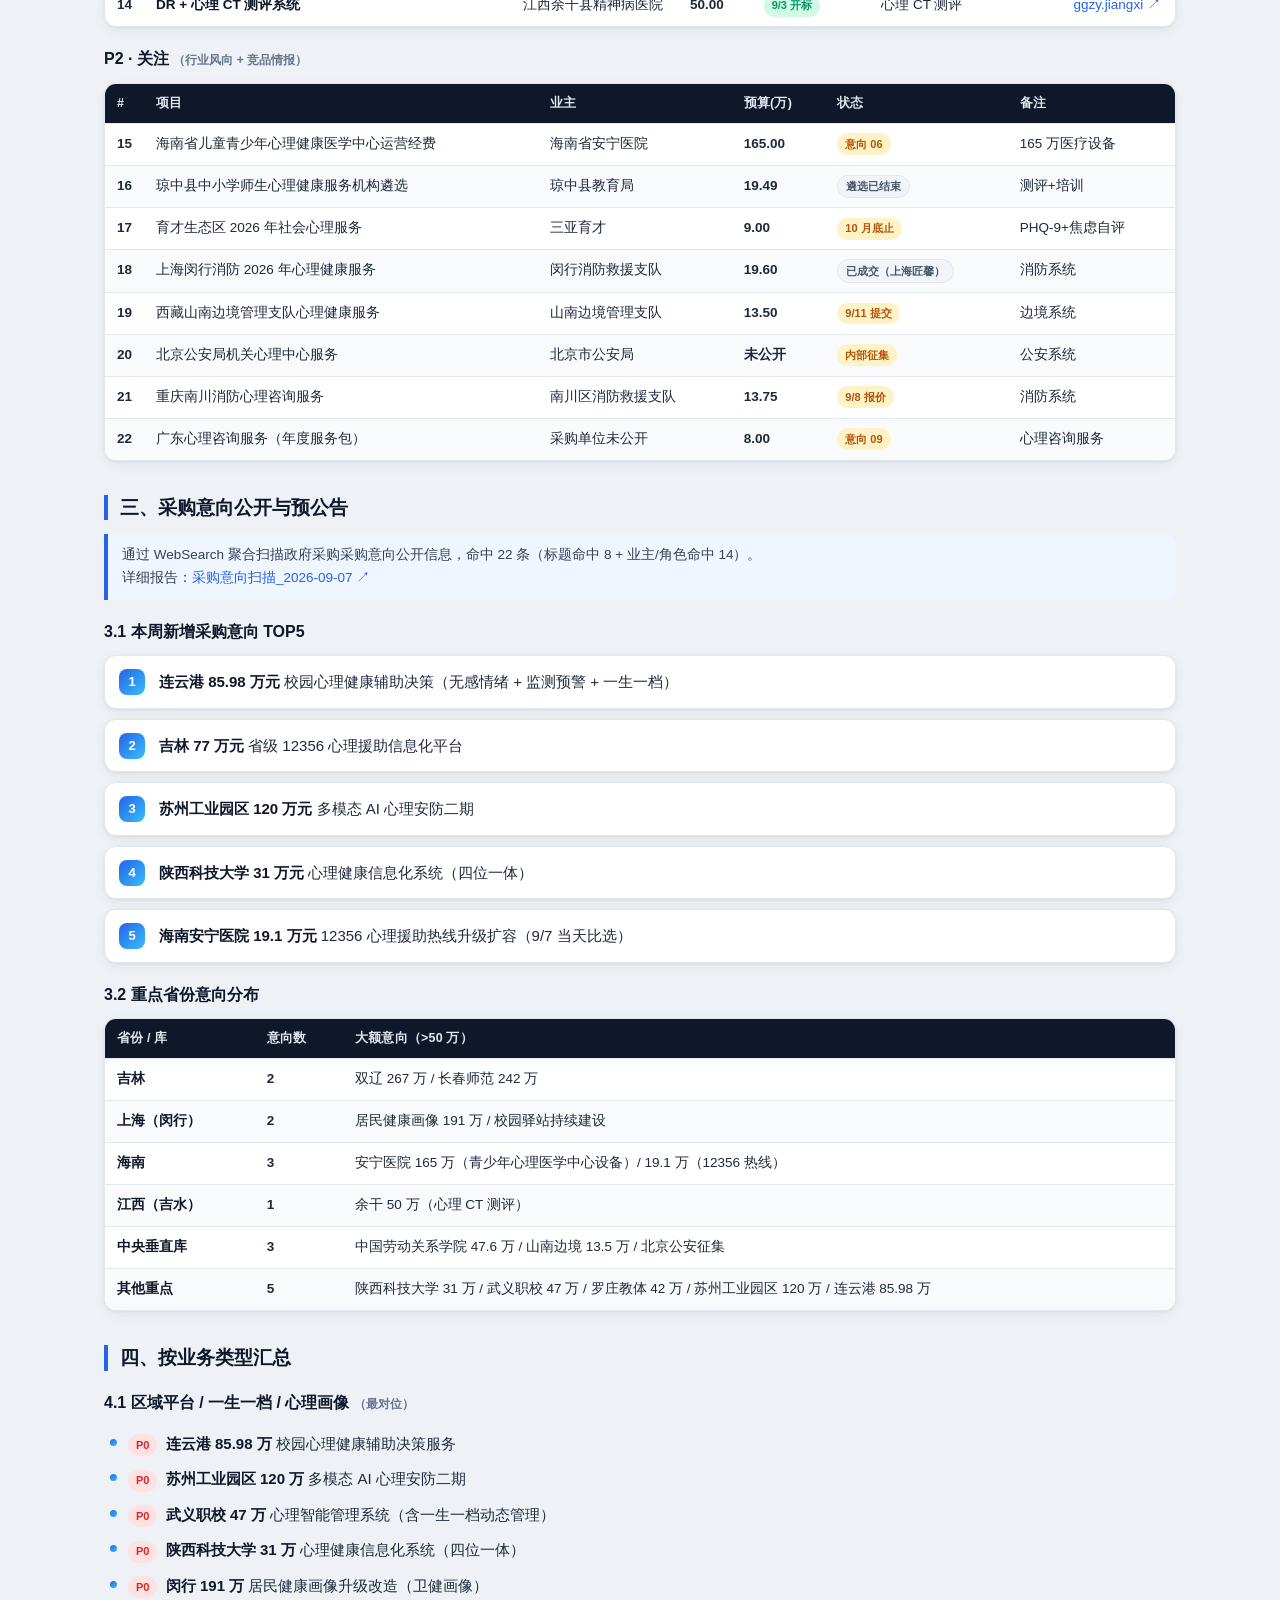
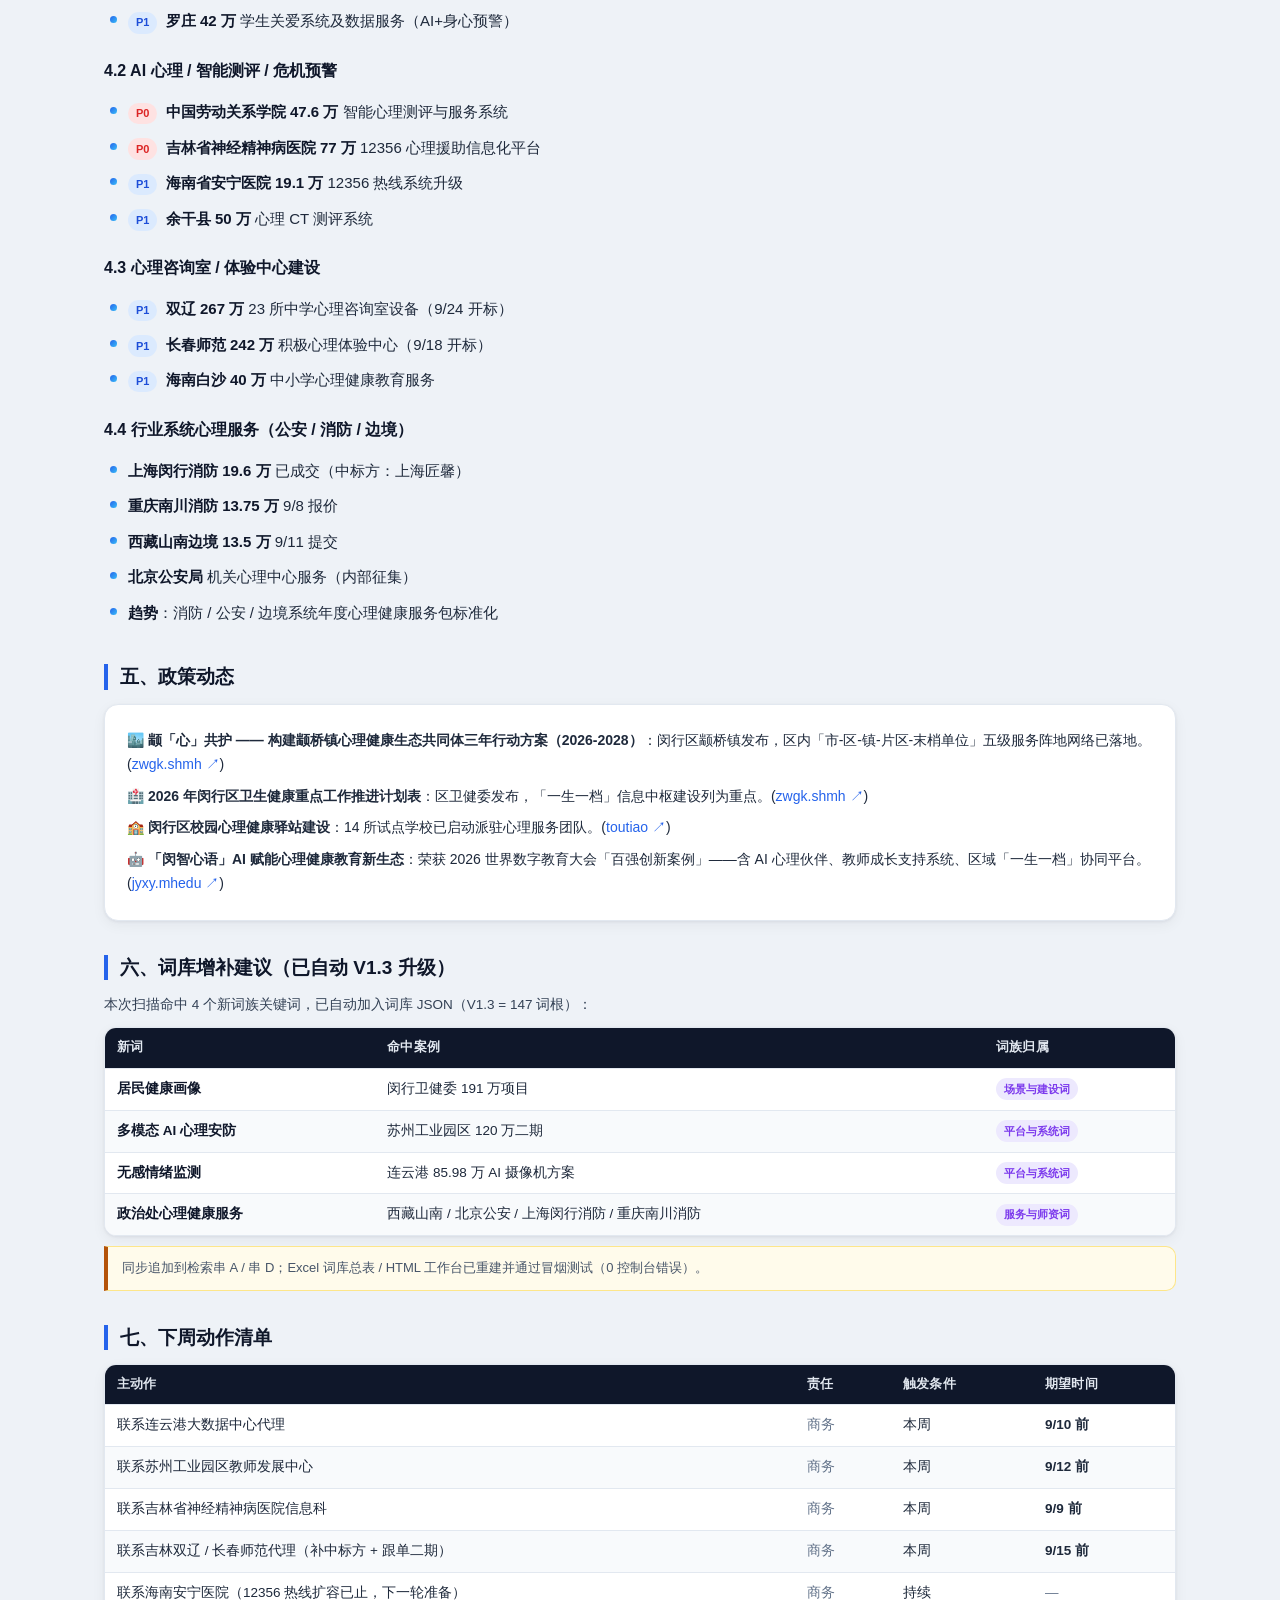
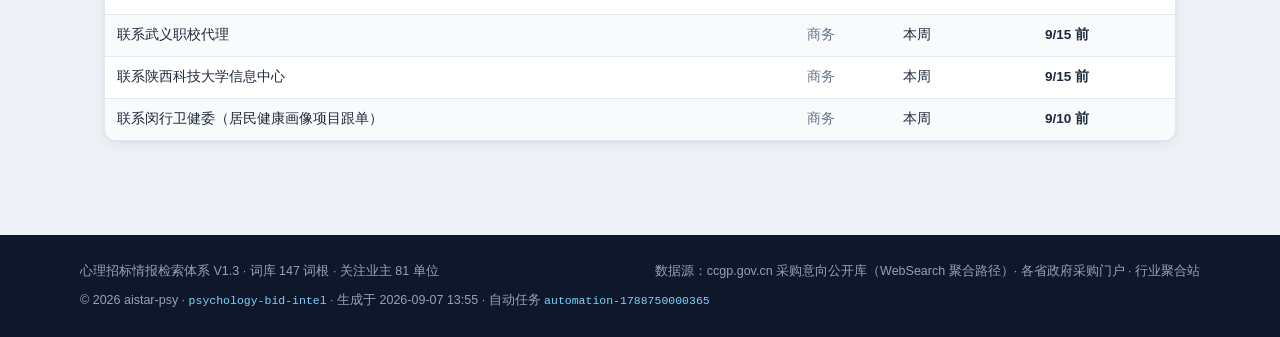
==== commit c6288e54: "Clean public pages: remove scanner/WAF implementation details (2026-09-07.html)" ====
--- a/2026-09-07.html
+++ b/2026-09-07.html
@@ -36,7 +36,7 @@
 <main>
 
   <section>
-    <div class="lead">📋 <b>窗口</b>：近 7 天（2026-09-01 ~ 2026-09-07），重点扩展到近 30 天 &nbsp;·&nbsp; <b>来源</b>：WebSearch 聚合 + cgyx.ccgp.gov.cn 采购意向公开库（WAF 限流自动降级）&nbsp;·&nbsp; <b>省份优先级</b>：吉林 / 上海（闵行）/ 海南 / 江西（吉安·吉水）&gt; 全国 &nbsp;·&nbsp; <b>词库版本</b>：V1.3（8 词族 147 词根）</div>
+    <div class="lead">📋 <b>窗口</b>：近 7 天（2026-09-01 ~ 2026-09-07），重点扩展到近 30 天 &nbsp;·&nbsp; <b>来源</b>：WebSearch 聚合（中国政府采购网 / 各省采购网 / 行业聚合站）&nbsp;·&nbsp; <b>省份优先级</b>：吉林 / 上海（闵行）/ 海南 / 江西（吉安·吉水）&gt; 全国 &nbsp;·&nbsp; <b>词库版本</b>：V1.3（8 词族 147 词根）</div>
   </section>
 
   <!-- 一、本周头条 -->
@@ -108,7 +108,7 @@
   <!-- 三、采购意向公开与预公告 -->
   <section>
     <h2 class="sec">三、采购意向公开与预公告</h2>
-    <div class="lead">扫描路径：WebSearch 主路径 + 三层降级（直连 / 浏览器）。本次 WAF 严封（cgyx / ccgp-jiangxi / ccgp-hainan 均 DPTECH / 洋网通 WAF 拦截），已自动降级到 WebSearch。<br>详细报告：<a href="intents-2026-09-07.html">采购意向扫描_2026-09-07 ↗</a></div>
+    <div class="lead">通过 WebSearch 聚合扫描政府采购采购意向公开信息，命中 22 条（标题命中 8 + 业主/角色命中 14）。<br>详细报告：<a href="intents-2026-09-07.html">采购意向扫描_2026-09-07 ↗</a></div>
 
     <h3>3.1 本周新增采购意向 TOP5</h3>
     <ol class="tlist">
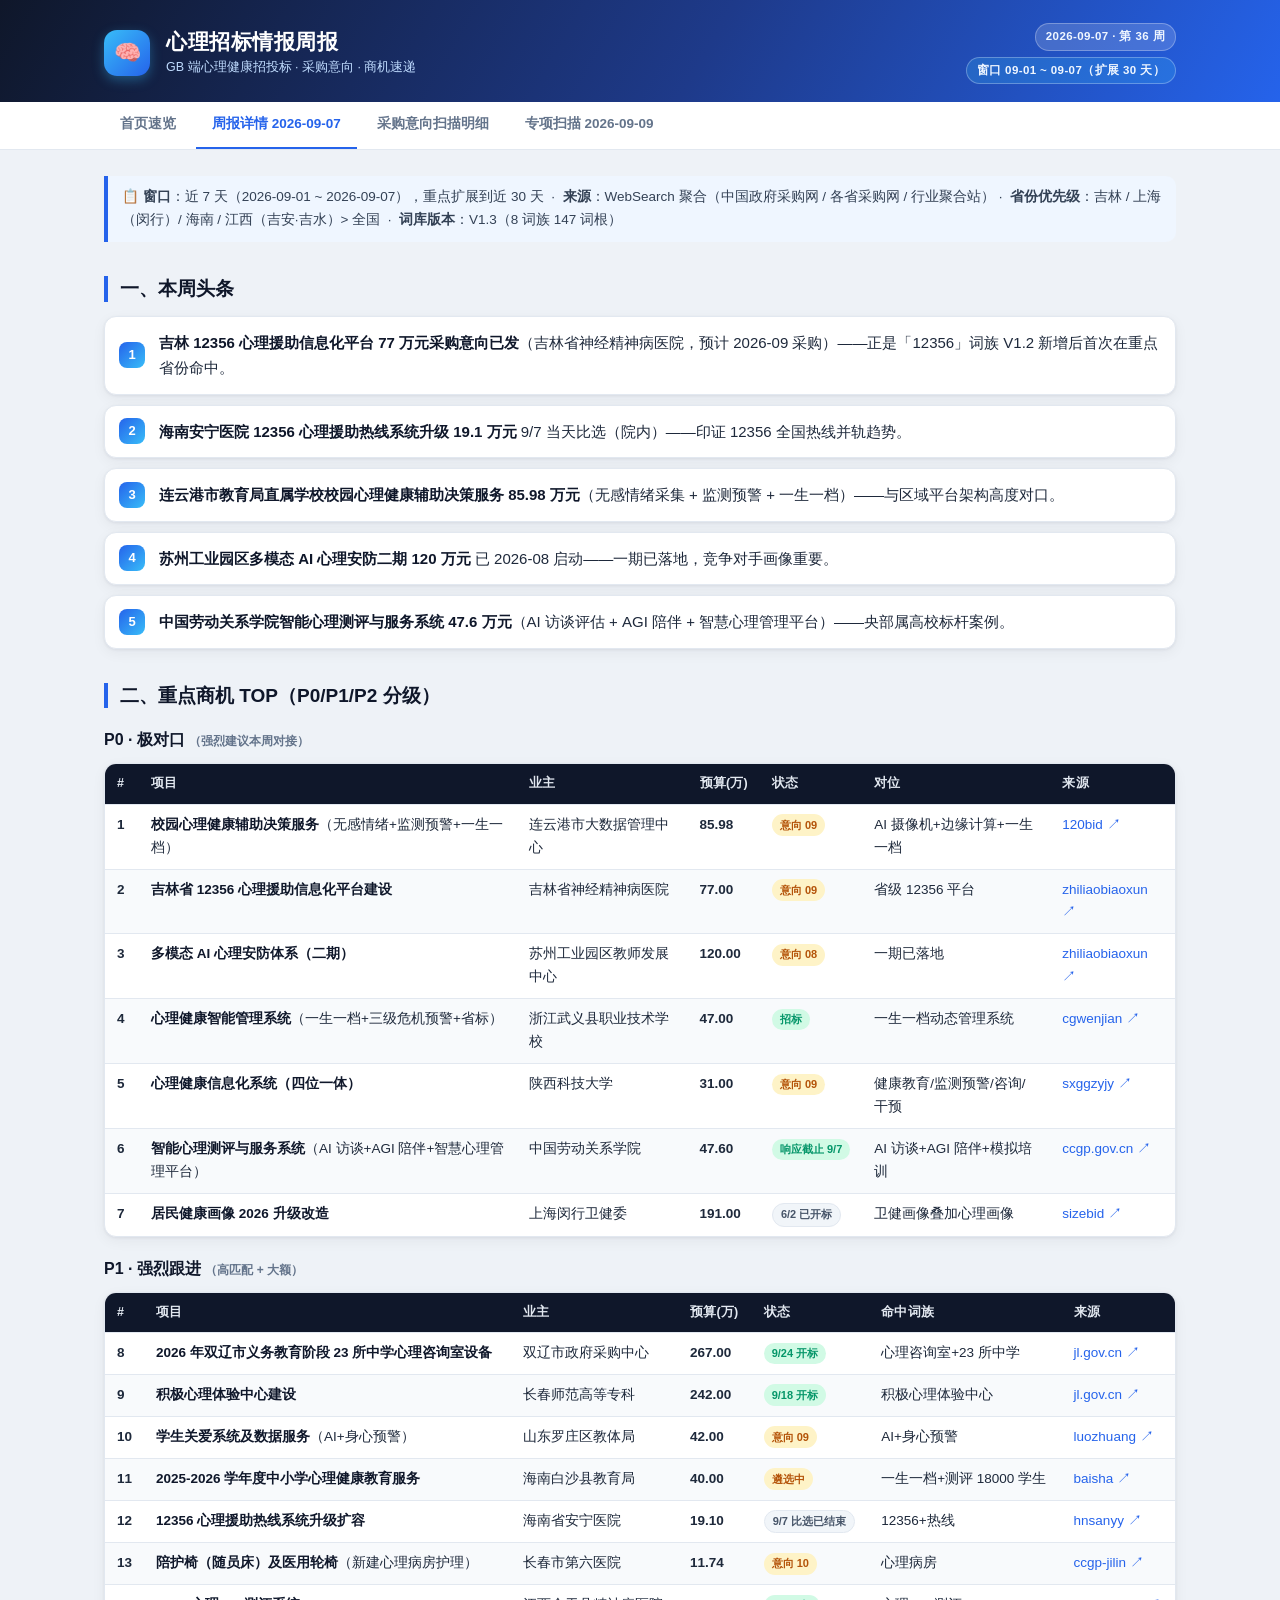
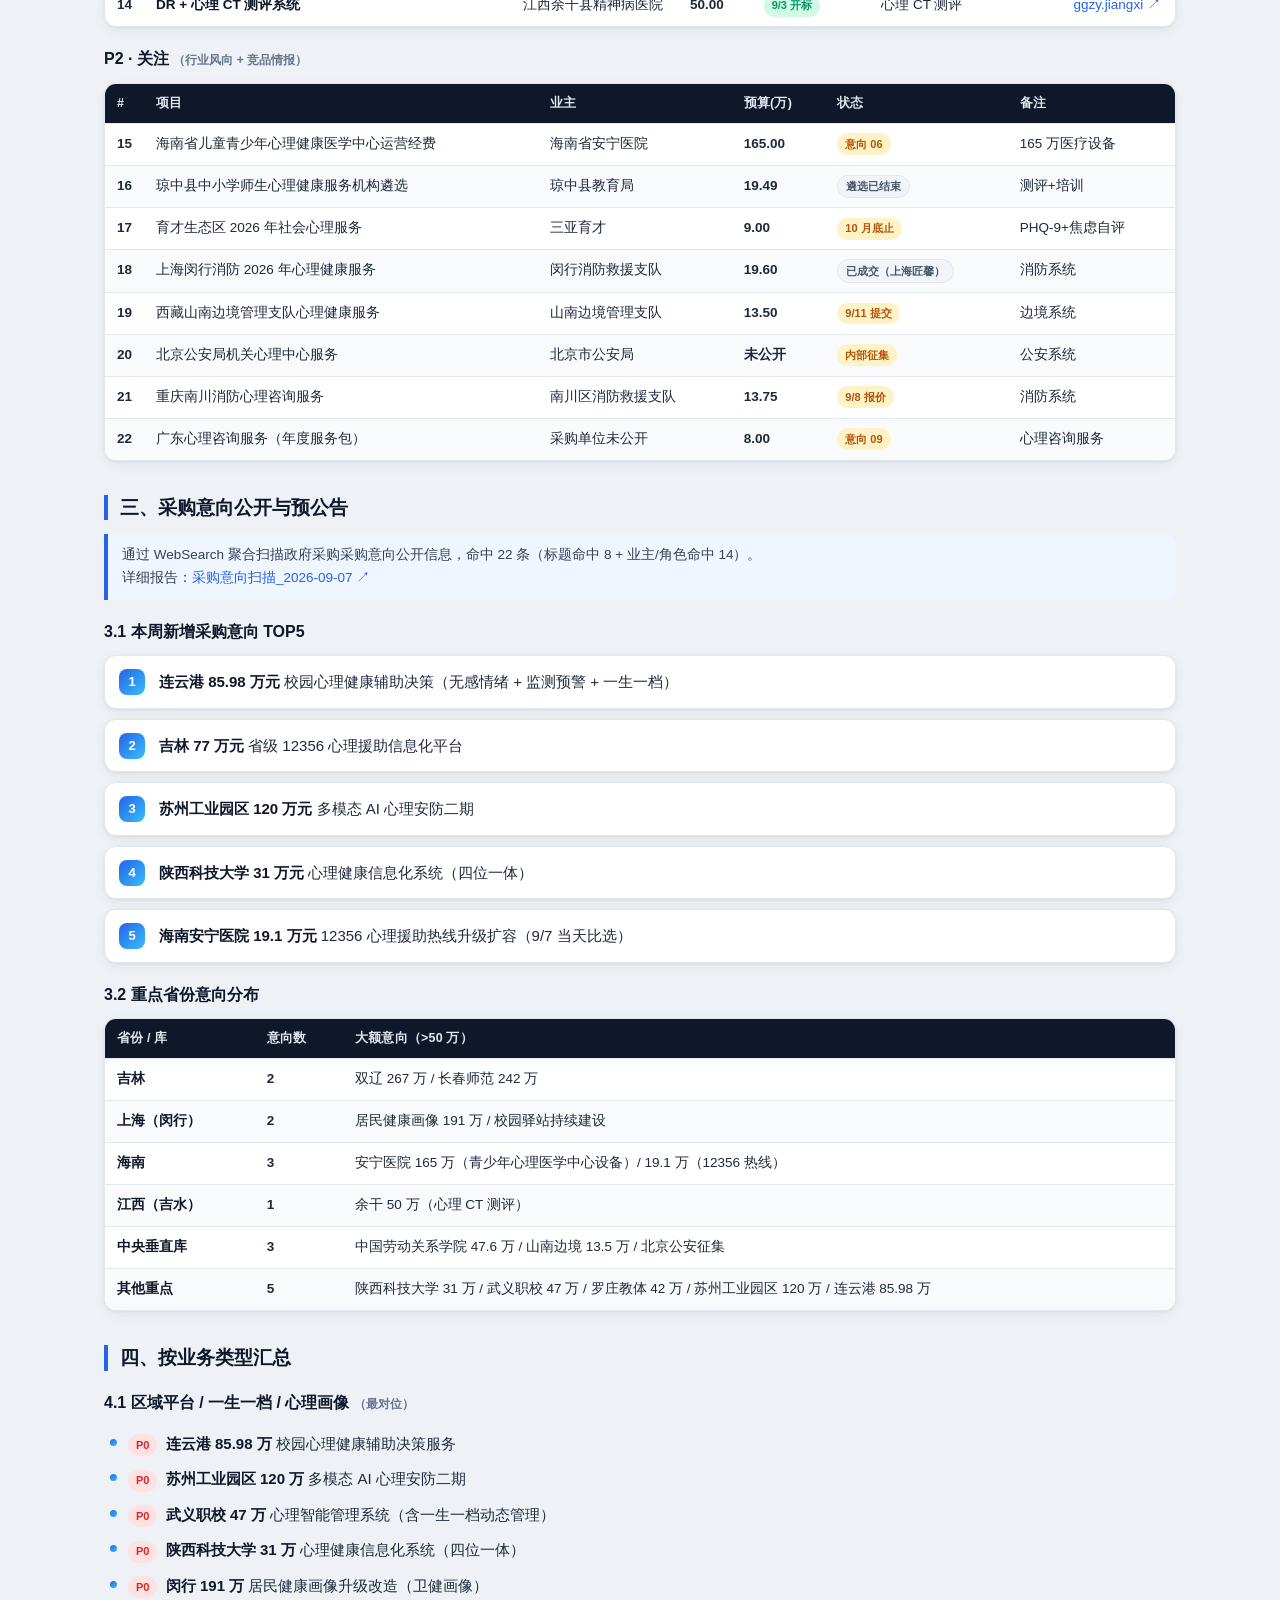
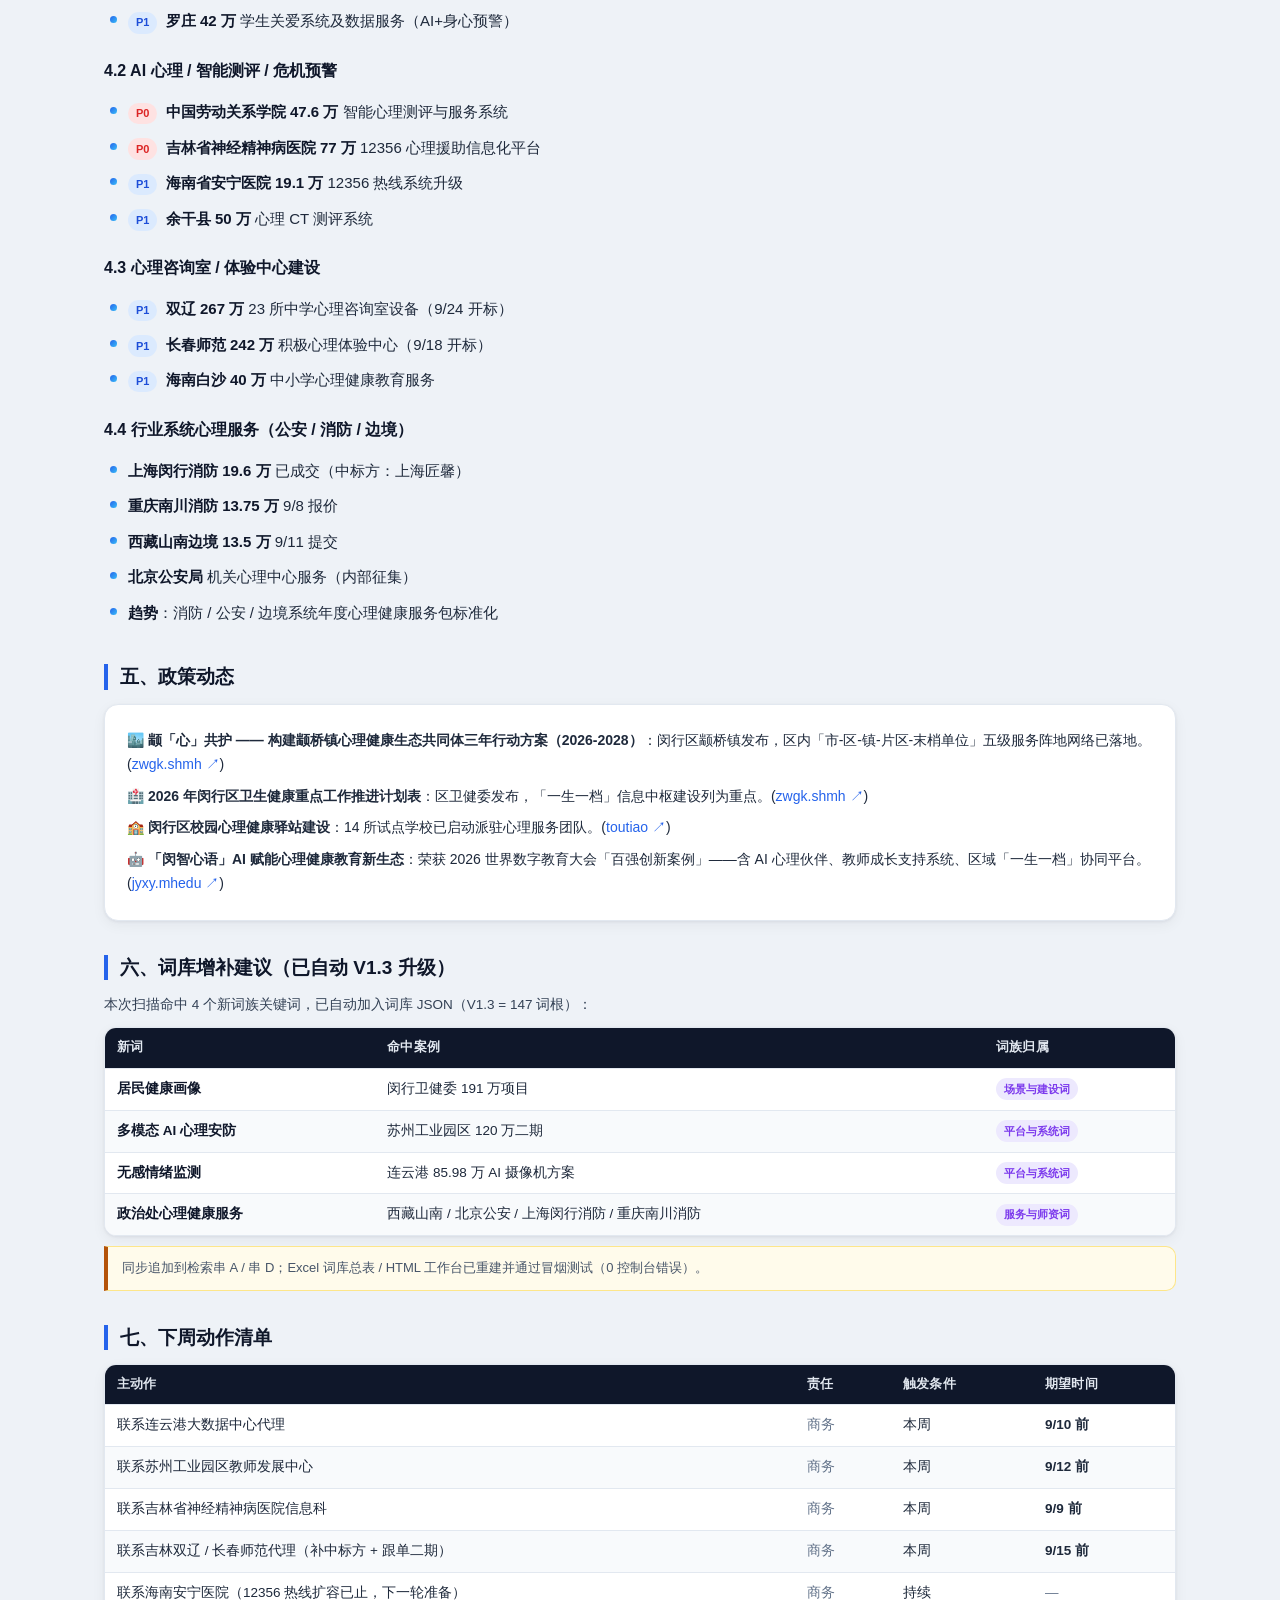
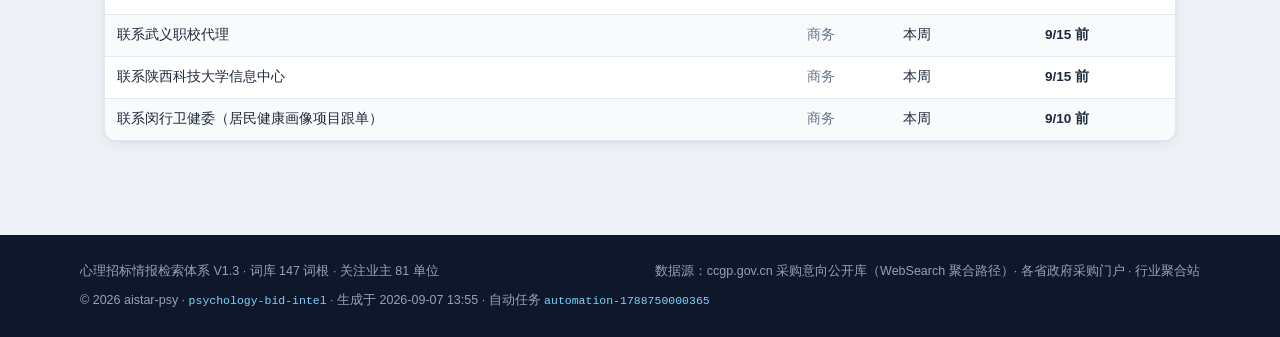
==== commit eb18ea7a: "Add special scan 2026-09-09 and update V1.4 (2026-09-07.html)" ====
--- a/2026-09-07.html
+++ b/2026-09-07.html
@@ -30,6 +30,7 @@
     <a href="index.html">首页速览</a>
     <a href="2026-09-07.html" class="on">周报详情 2026-09-07</a>
     <a href="intents-2026-09-07.html">采购意向扫描明细</a>
+    <a href="special-2026-09-09.html">专项扫描 2026-09-09</a>
   </div>
 </nav>
 
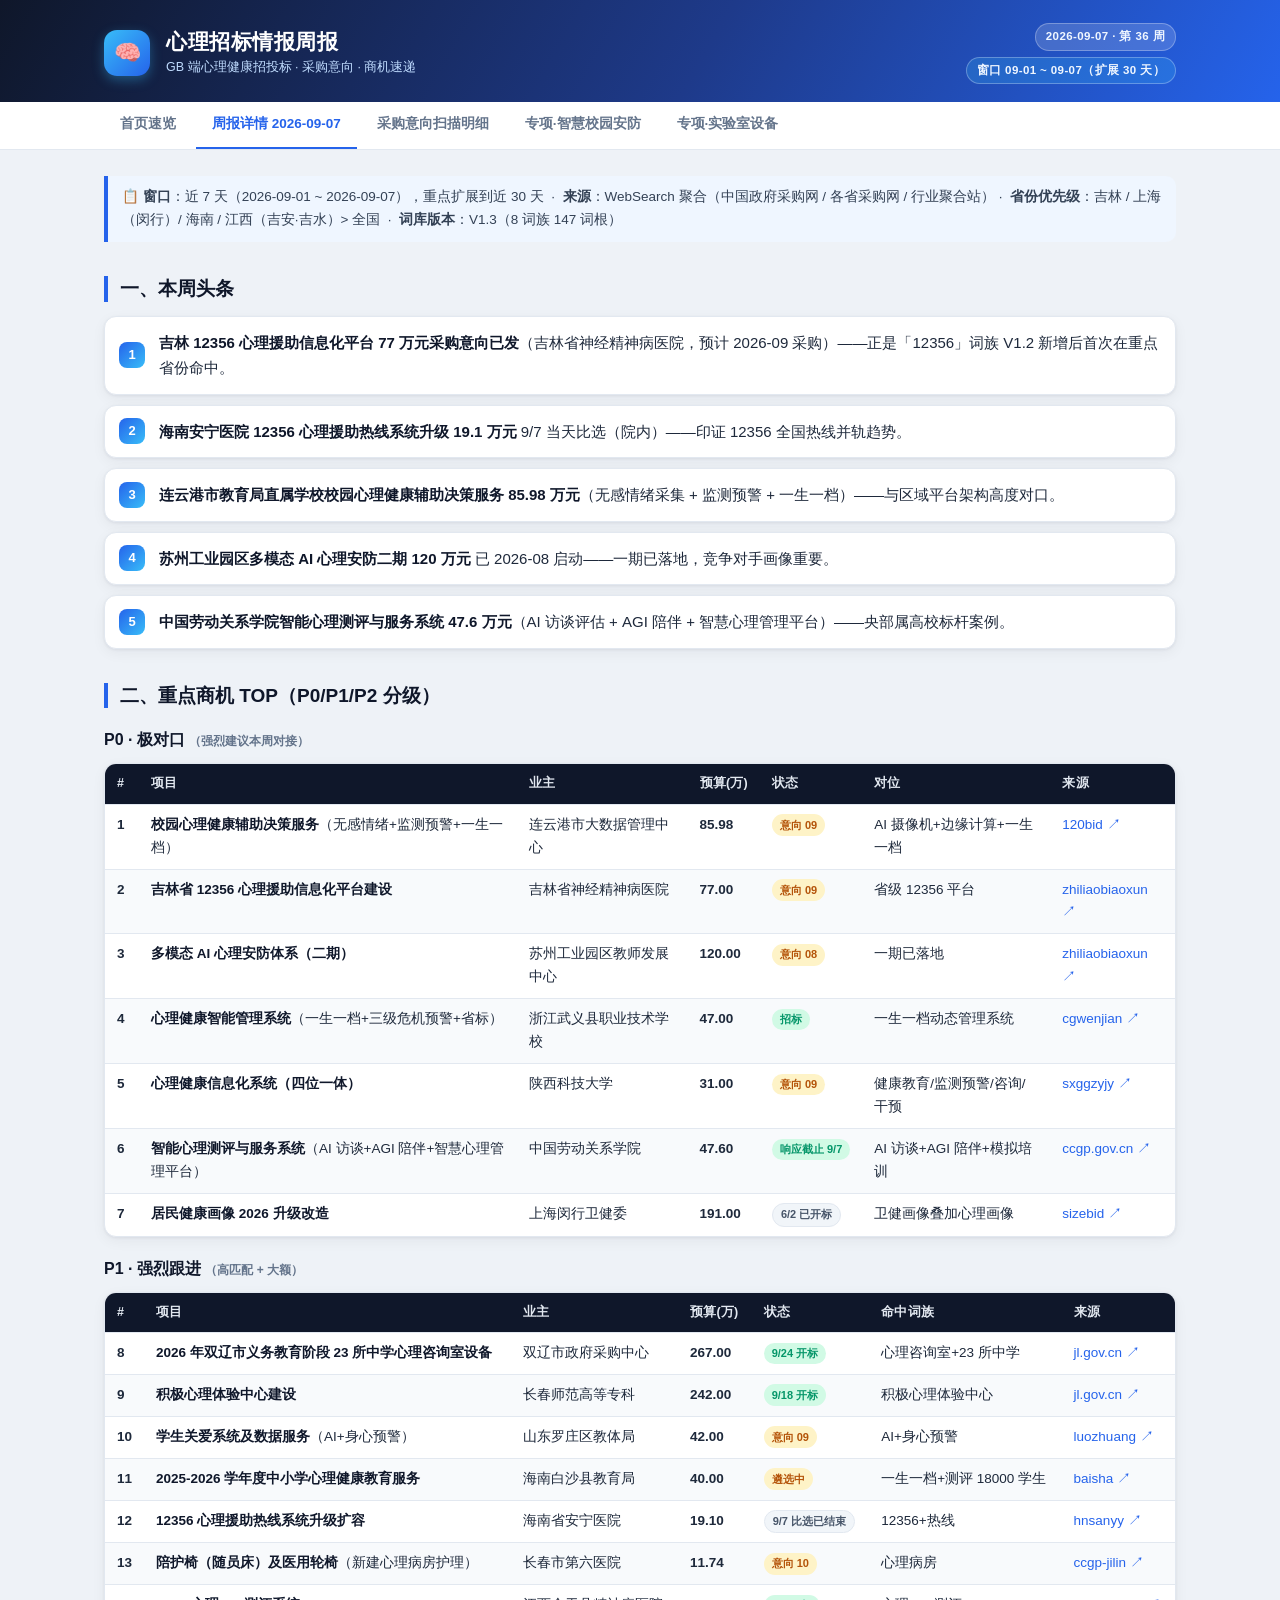
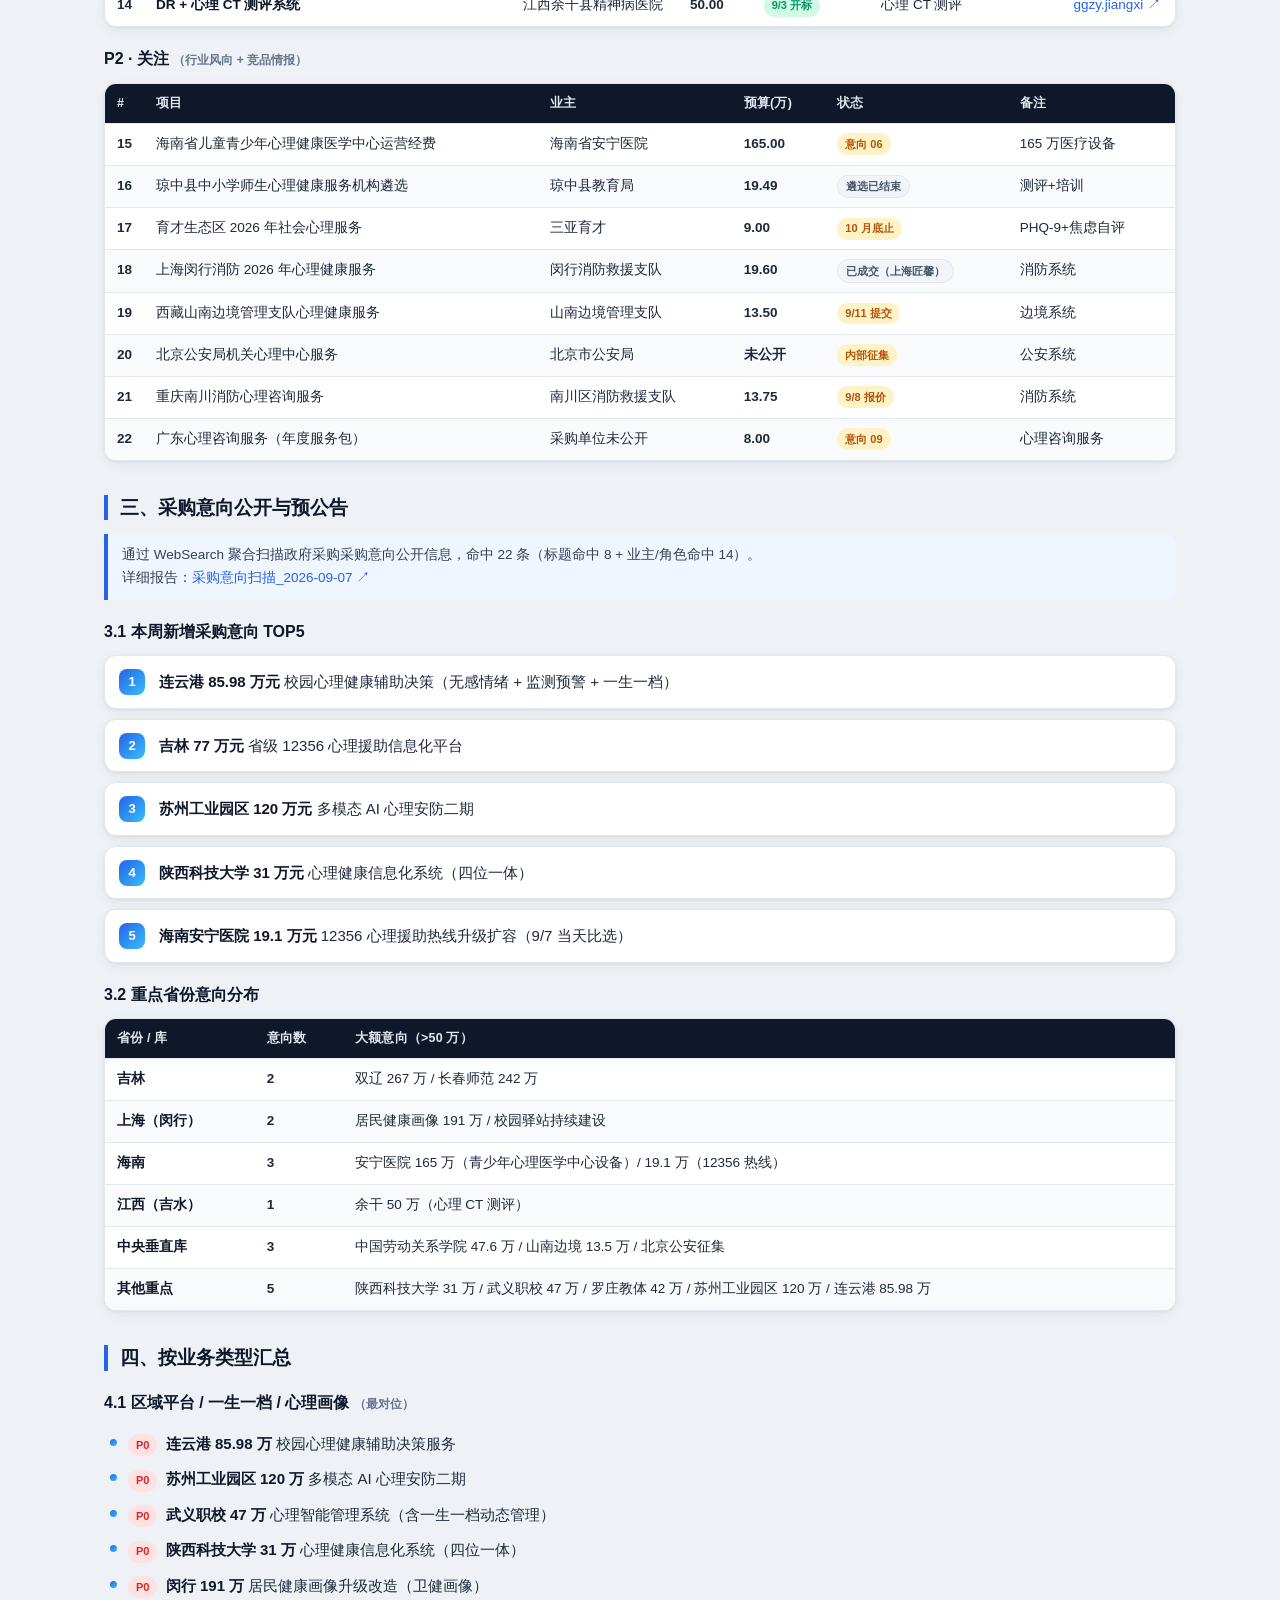
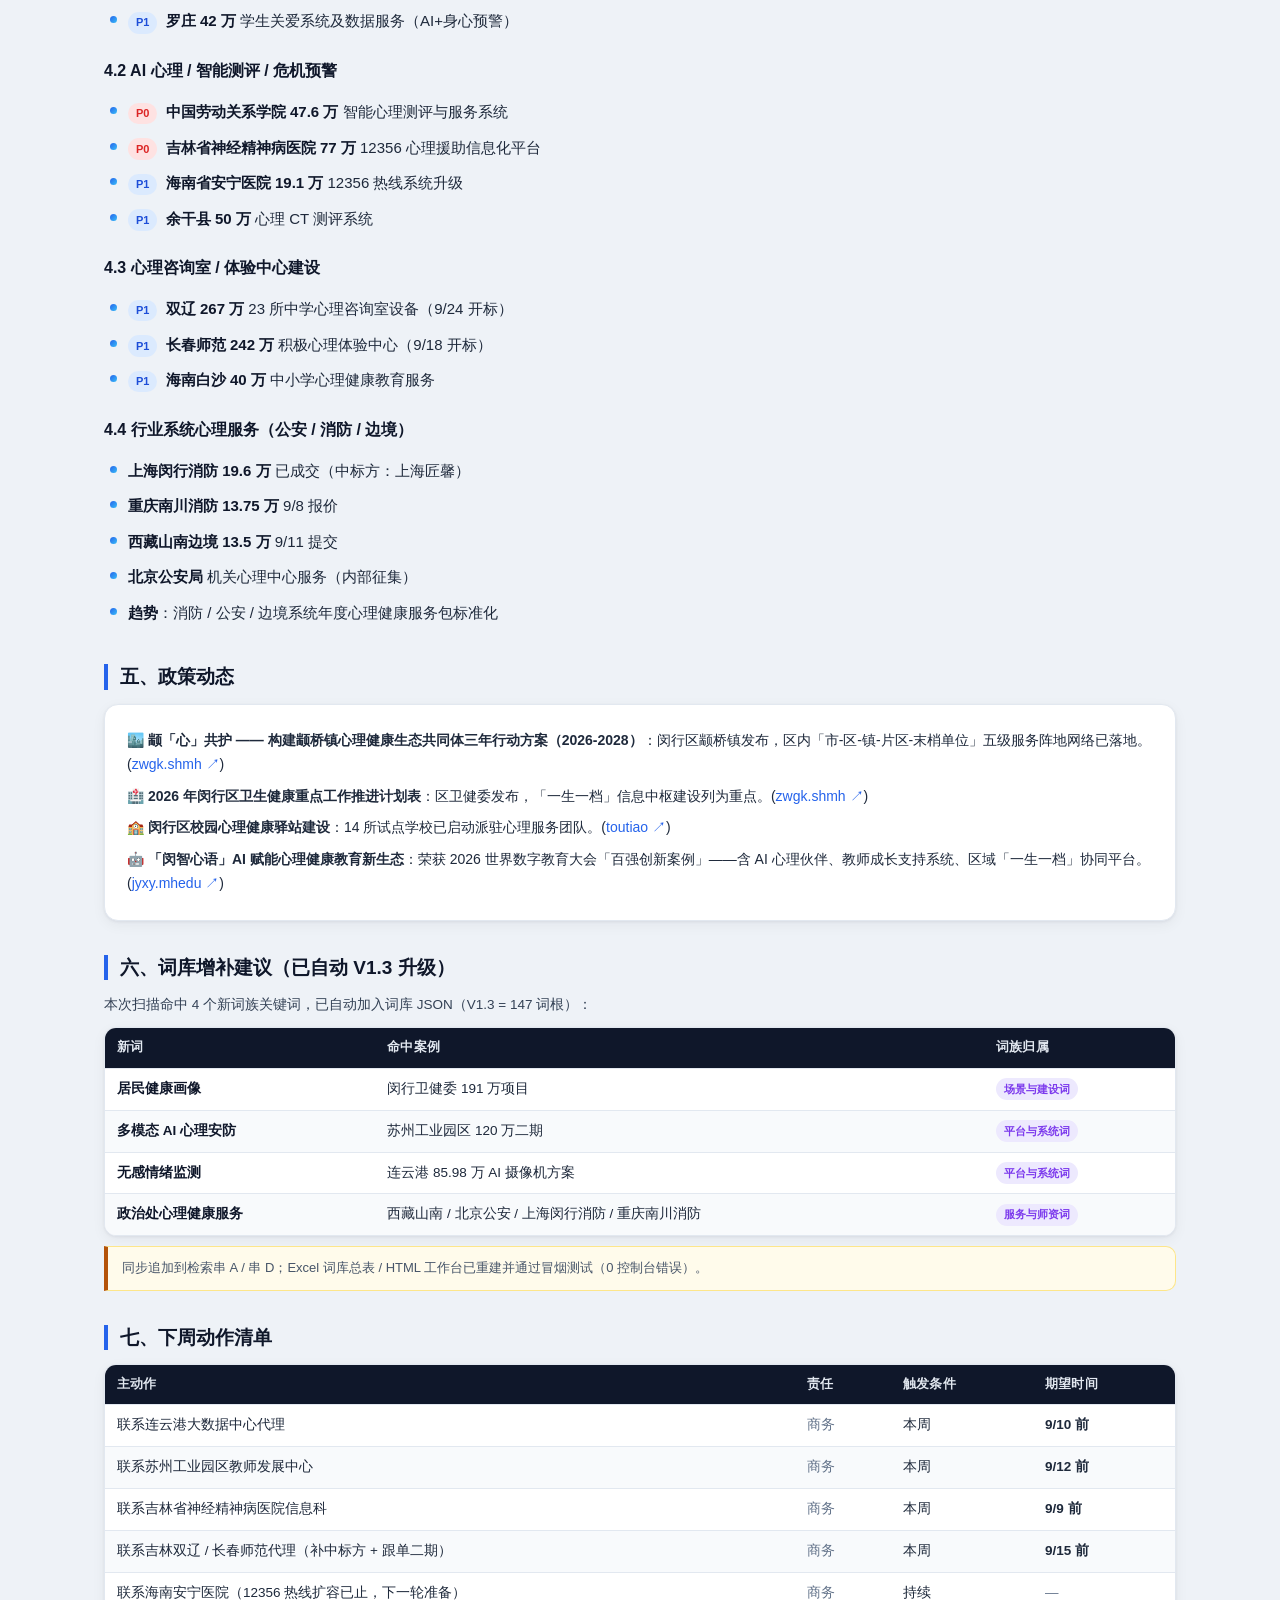
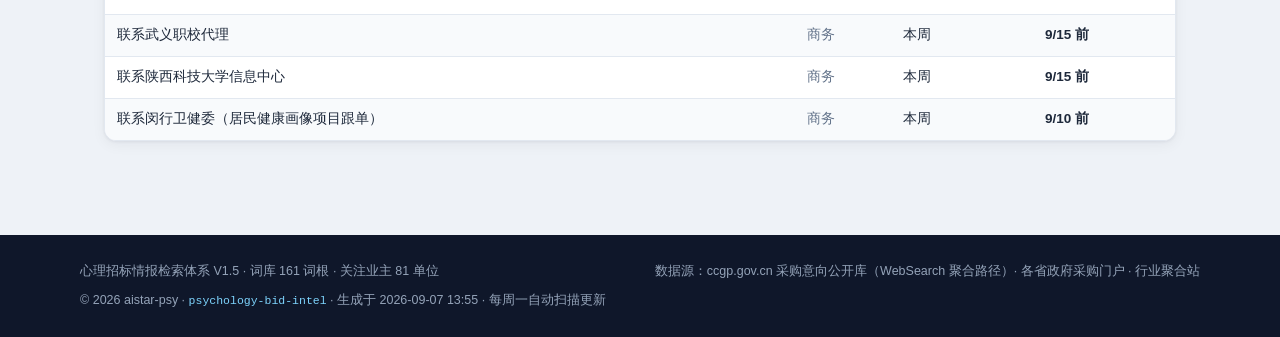
==== commit 8dd35547: "Add lab-devices special scan and update nav/archive to V1.5" ====
--- a/2026-09-07.html
+++ b/2026-09-07.html
@@ -30,7 +30,8 @@
     <a href="index.html">首页速览</a>
     <a href="2026-09-07.html" class="on">周报详情 2026-09-07</a>
     <a href="intents-2026-09-07.html">采购意向扫描明细</a>
-    <a href="special-2026-09-09.html">专项扫描 2026-09-09</a>
+    <a href="special-2026-09-09.html">专项·智慧校园安防</a>
+    <a href="special-lab-2026-09-09.html">专项·实验室设备</a>
   </div>
 </nav>
 
@@ -230,9 +231,9 @@
 
 <footer>
   <div class="inner">
-    <div>心理招标情报检索体系 V1.3 · 词库 147 词根 · 关注业主 81 单位</div>
+    <div>心理招标情报检索体系 V1.5 · 词库 161 词根 · 关注业主 81 单位</div>
     <div>数据源：ccgp.gov.cn 采购意向公开库（WebSearch 聚合路径）· 各省政府采购门户 · 行业聚合站</div>
-    <div>© 2026 aistar-psy · <code>psychology-bid-intel</code> · 生成于 2026-09-07 13:55 · 自动任务 <code>automation-1788750000365</code></div>
+    <div>© 2026 aistar-psy · <code>psychology-bid-intel</code> · 生成于 2026-09-07 13:55 · 每周一自动扫描更新</div>
   </div>
 </footer>
 
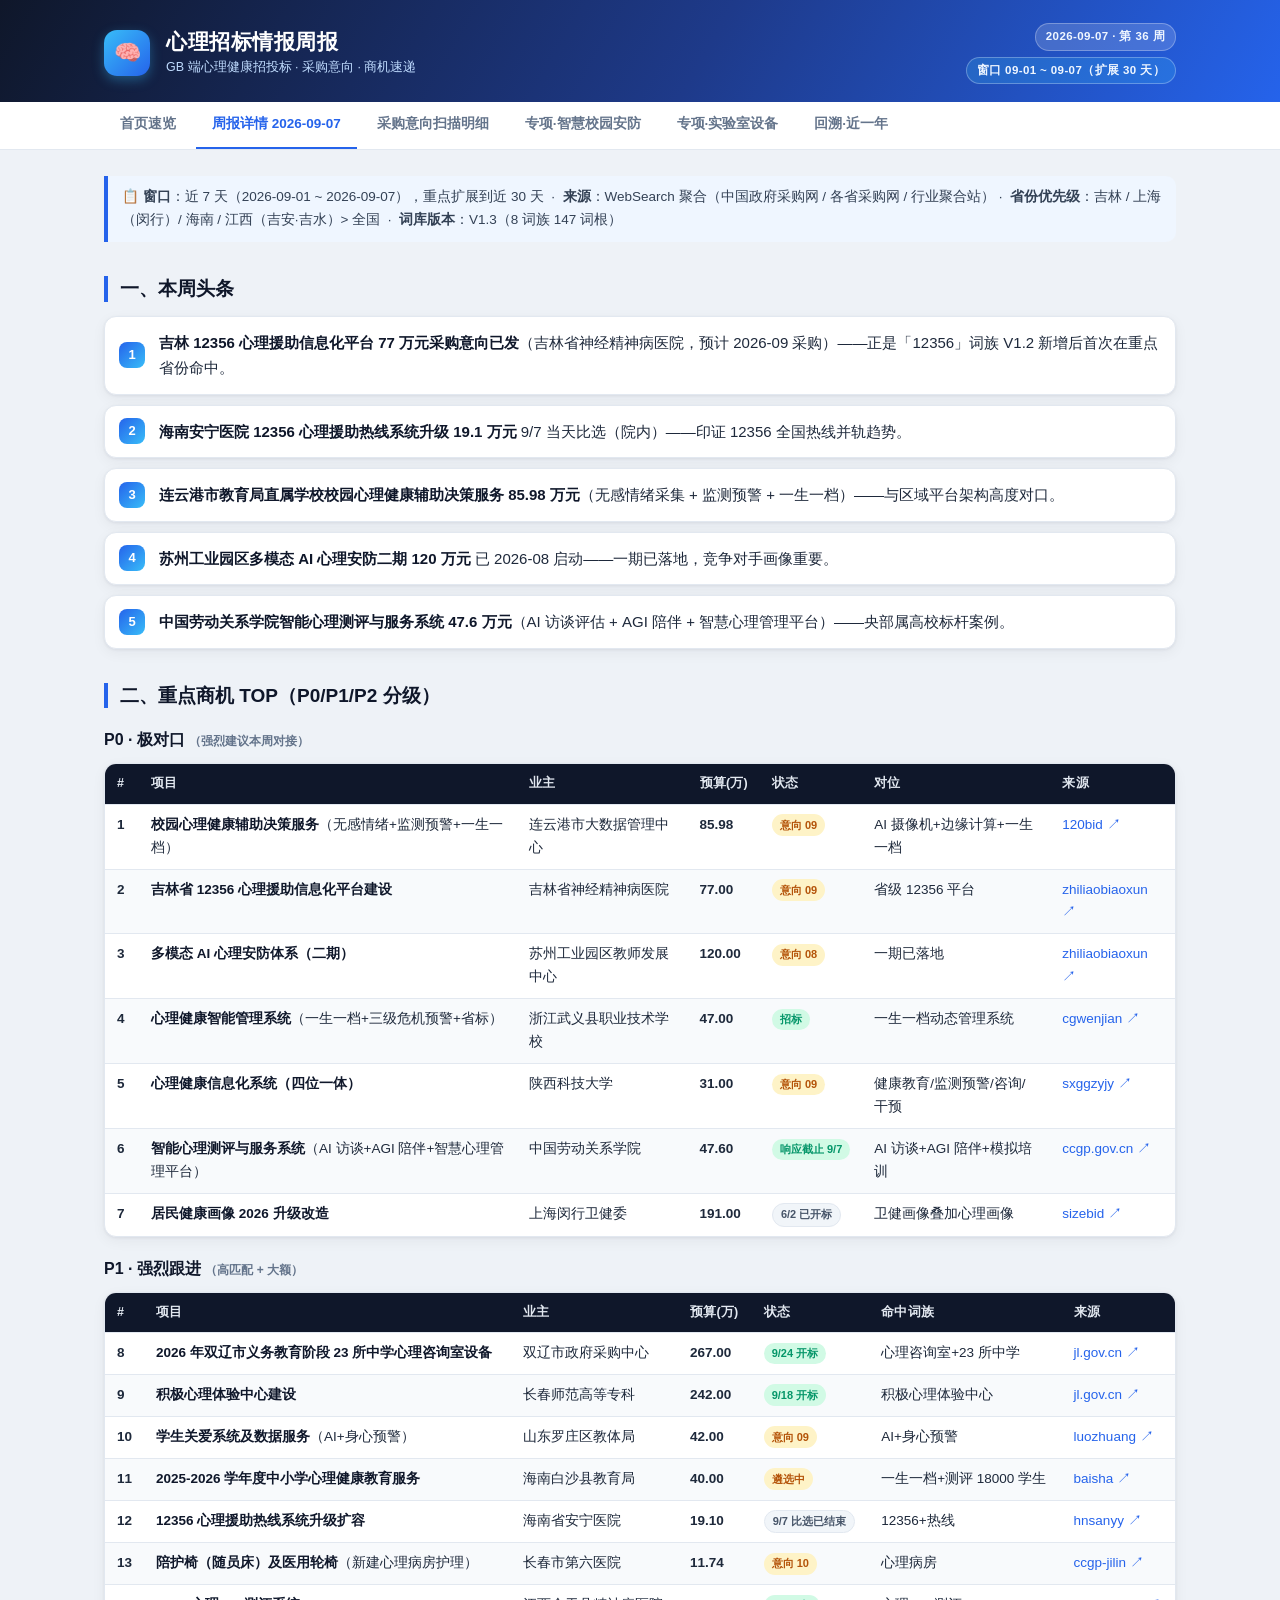
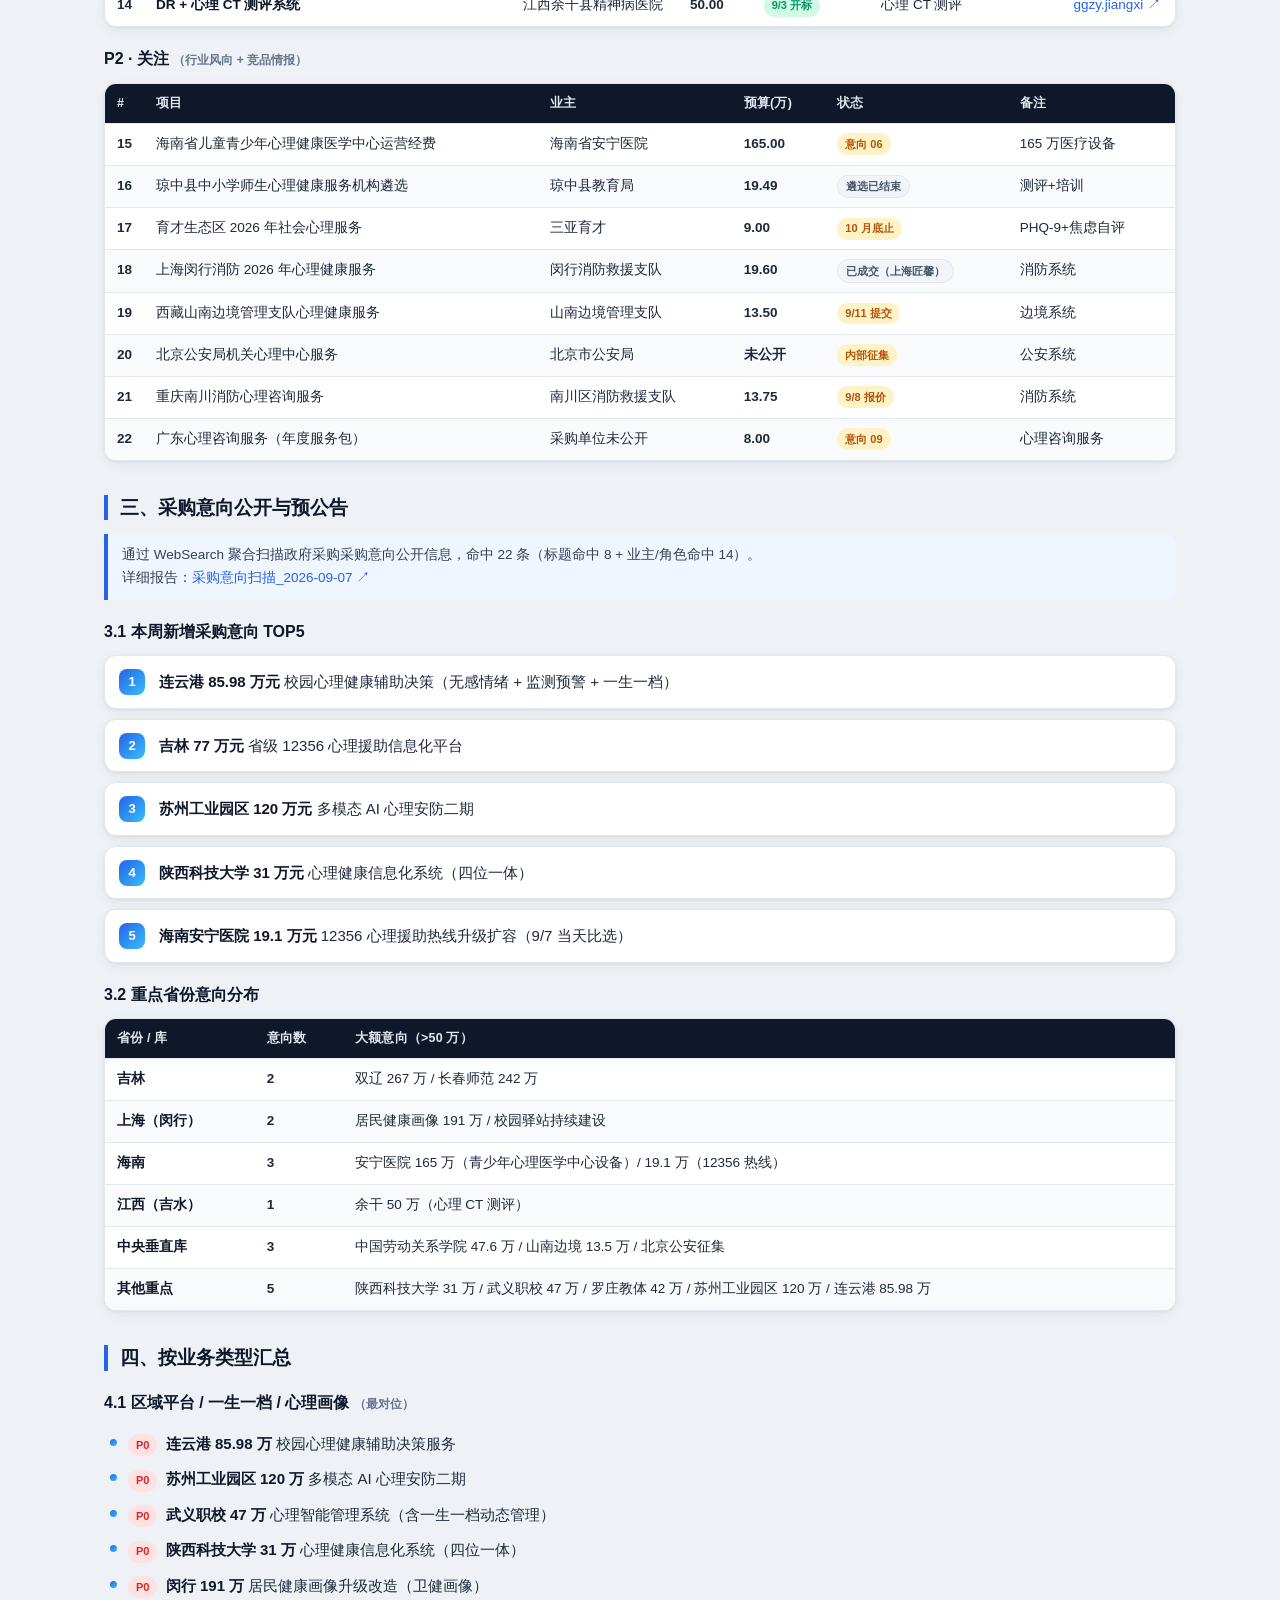
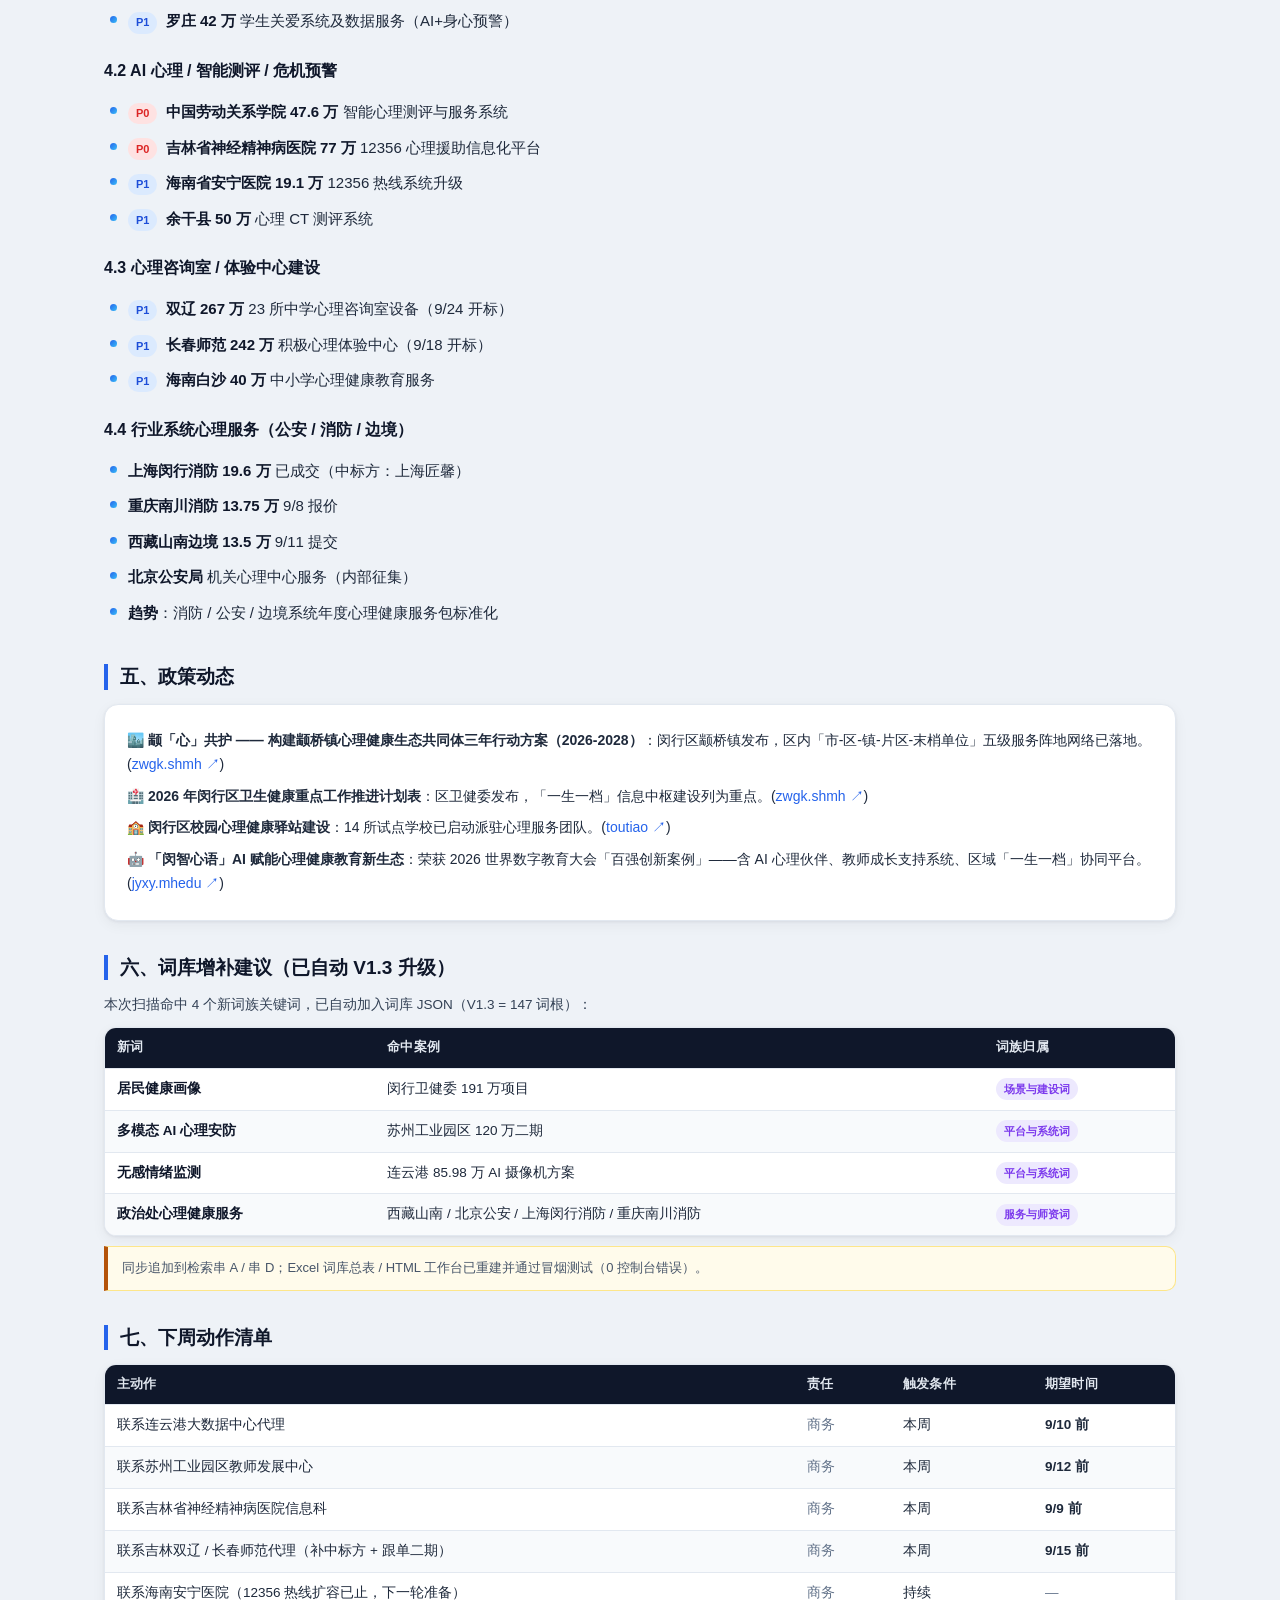
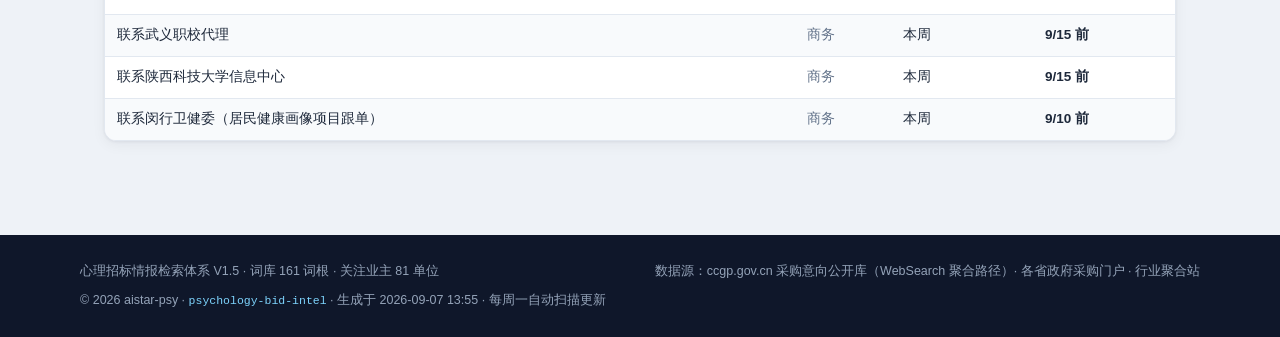
==== commit 645fa646: "Add annual retrospective 2025-09~2026-08 and update nav/archive" ====
--- a/2026-09-07.html
+++ b/2026-09-07.html
@@ -7,7 +7,7 @@
 <meta http-equiv="Pragma" content="no-cache">
 <title>心理招标情报周报 · 2026-09-07</title>
 <meta name="description" content="心理招标情报周报 2026-09-07：重点商机 TOP 22 条、采购意向 TOP5、省份分布、业务类型汇总、政策动态、词库增补建议。">
-<link rel="stylesheet" href="assets/style.css?v=2">
+<link rel="stylesheet" href="assets/style.css?v=3">
 </head>
 <body>
 
@@ -32,6 +32,7 @@
     <a href="intents-2026-09-07.html">采购意向扫描明细</a>
     <a href="special-2026-09-09.html">专项·智慧校园安防</a>
     <a href="special-lab-2026-09-09.html">专项·实验室设备</a>
+    <a href="annual-2025-2026.html">回溯·近一年</a>
   </div>
 </nav>
 
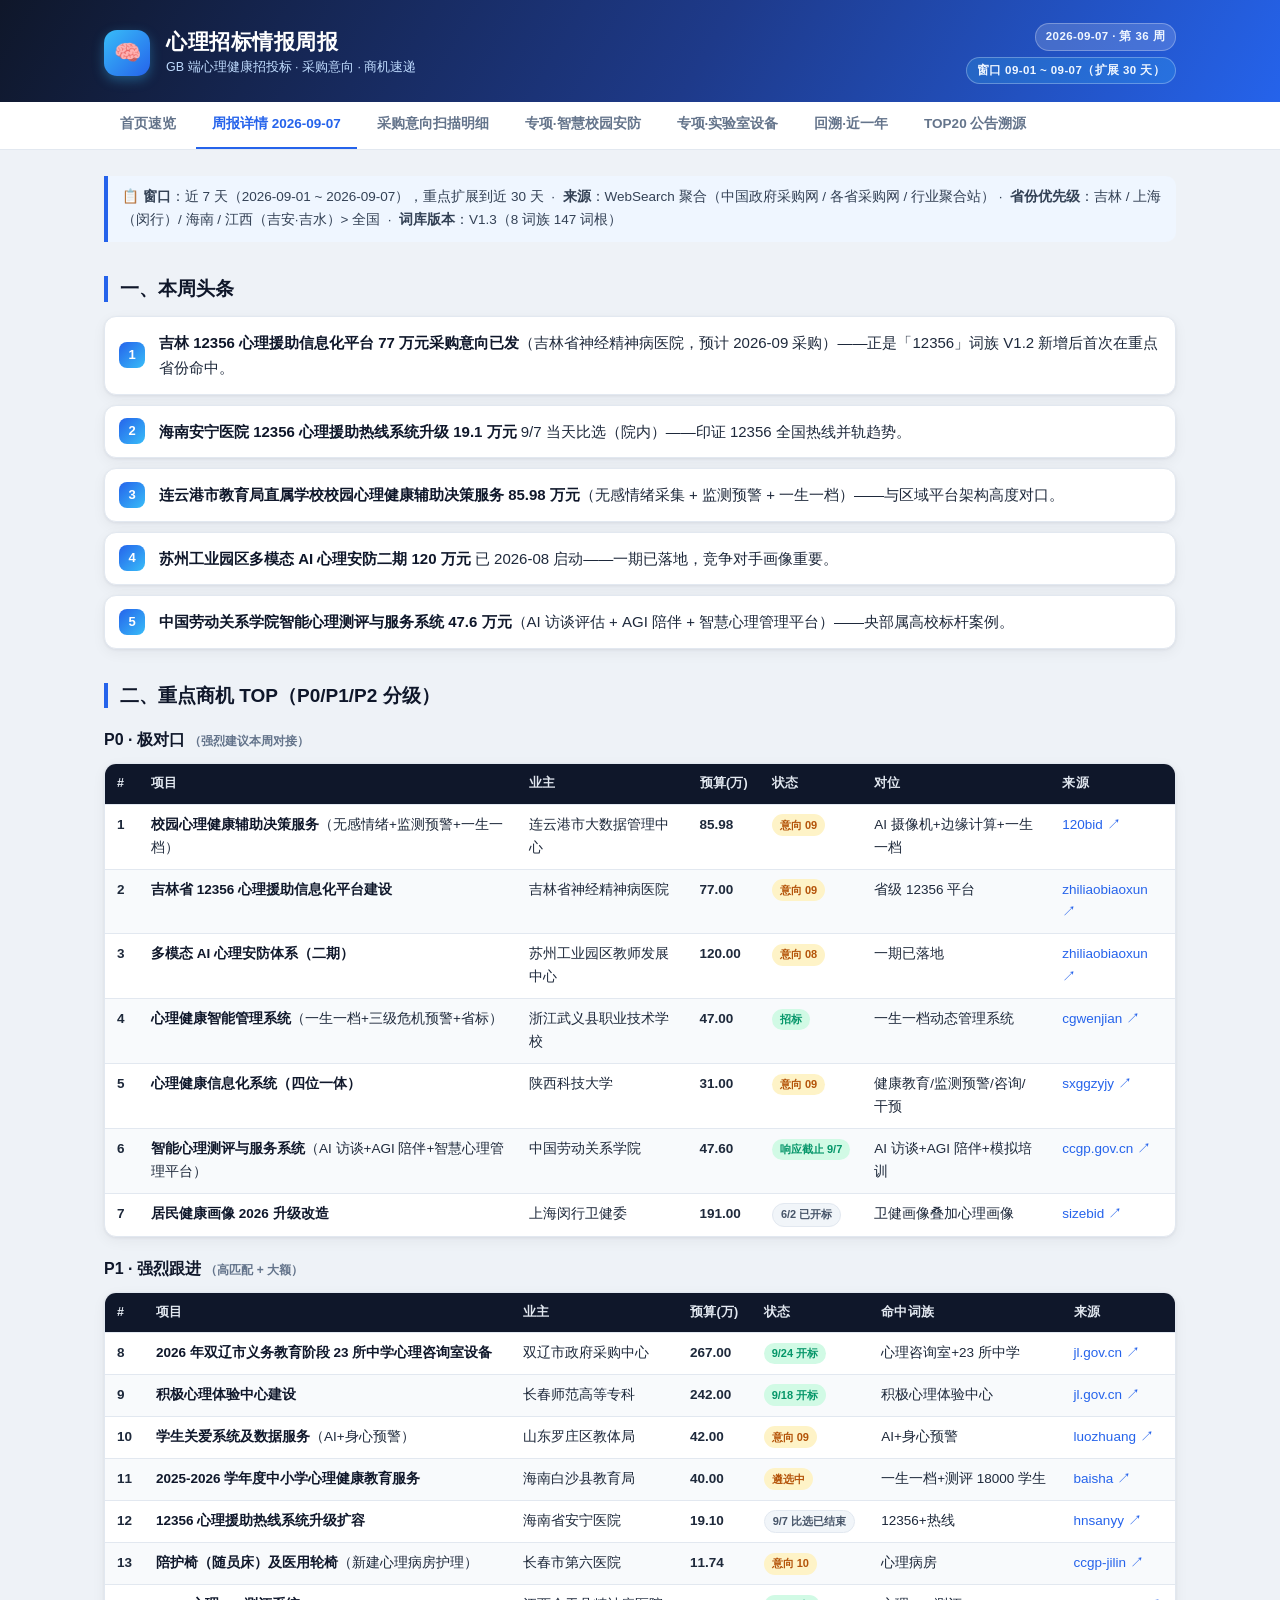
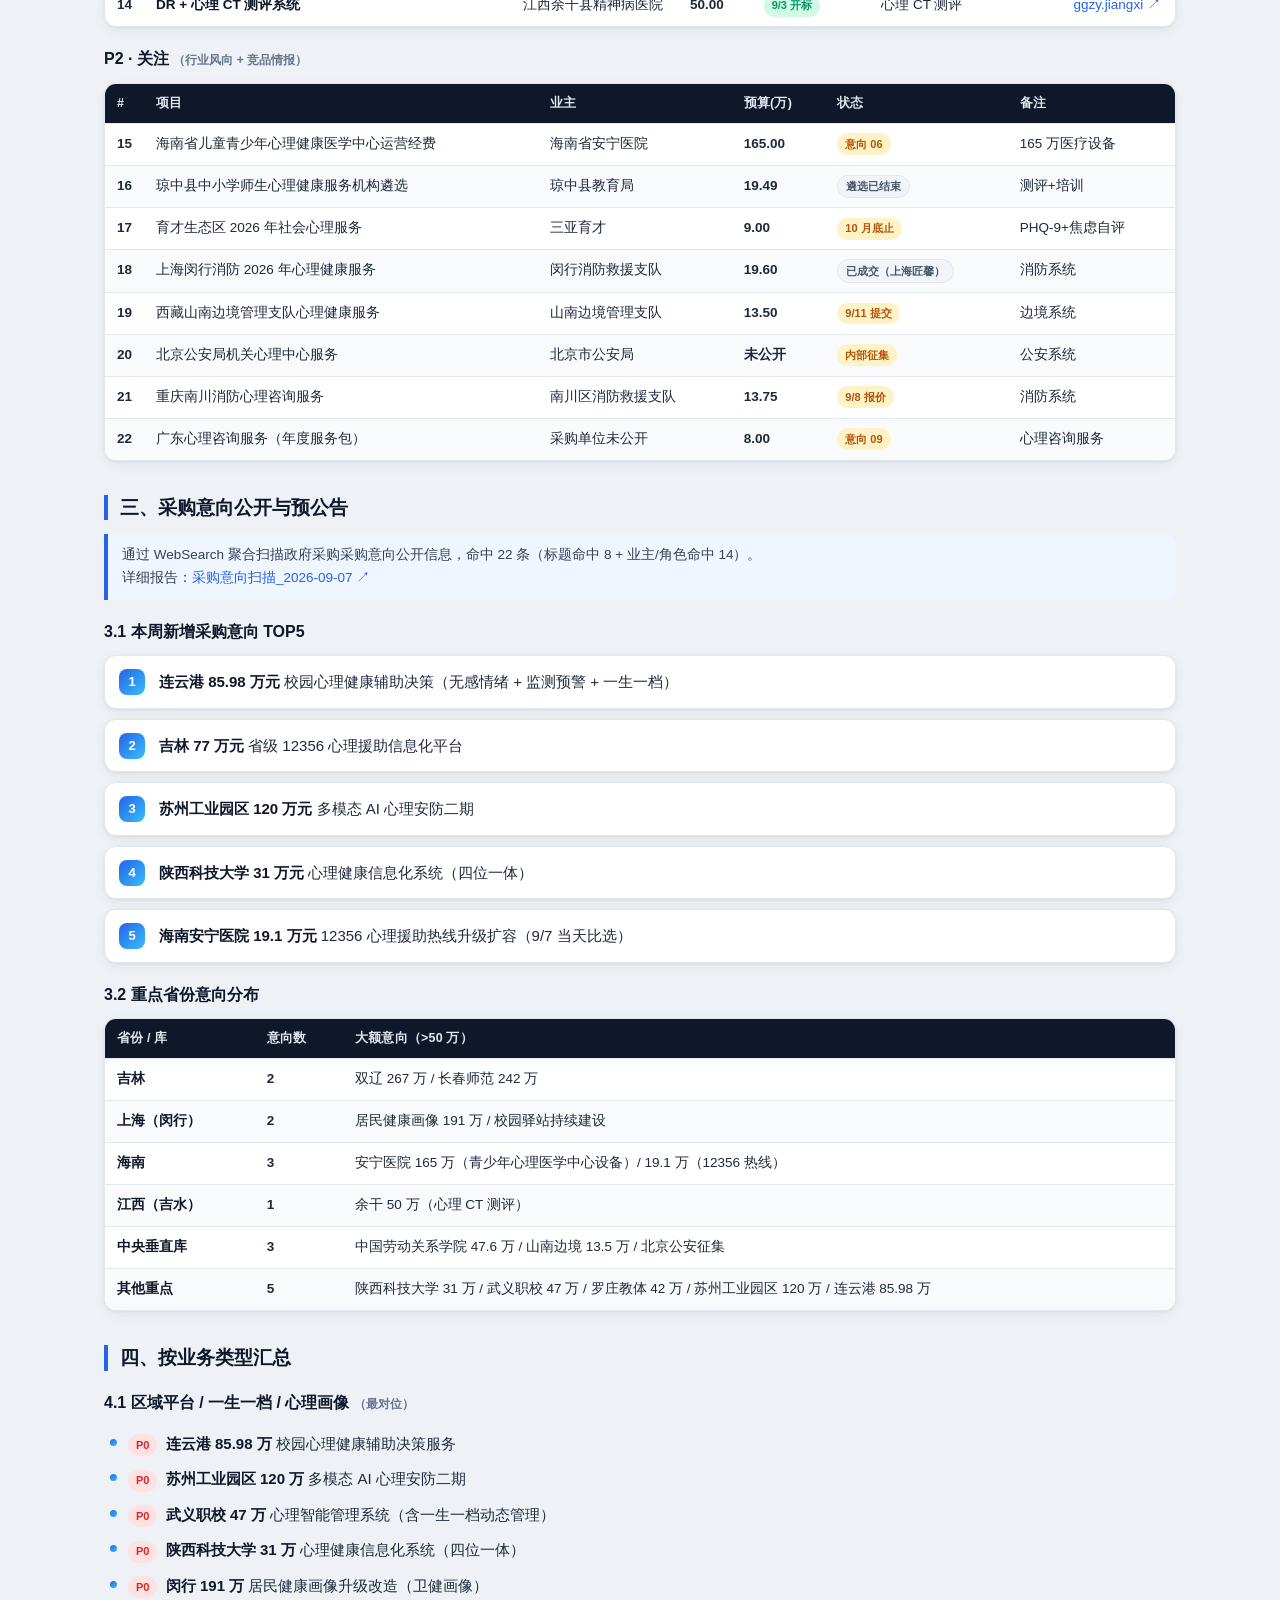
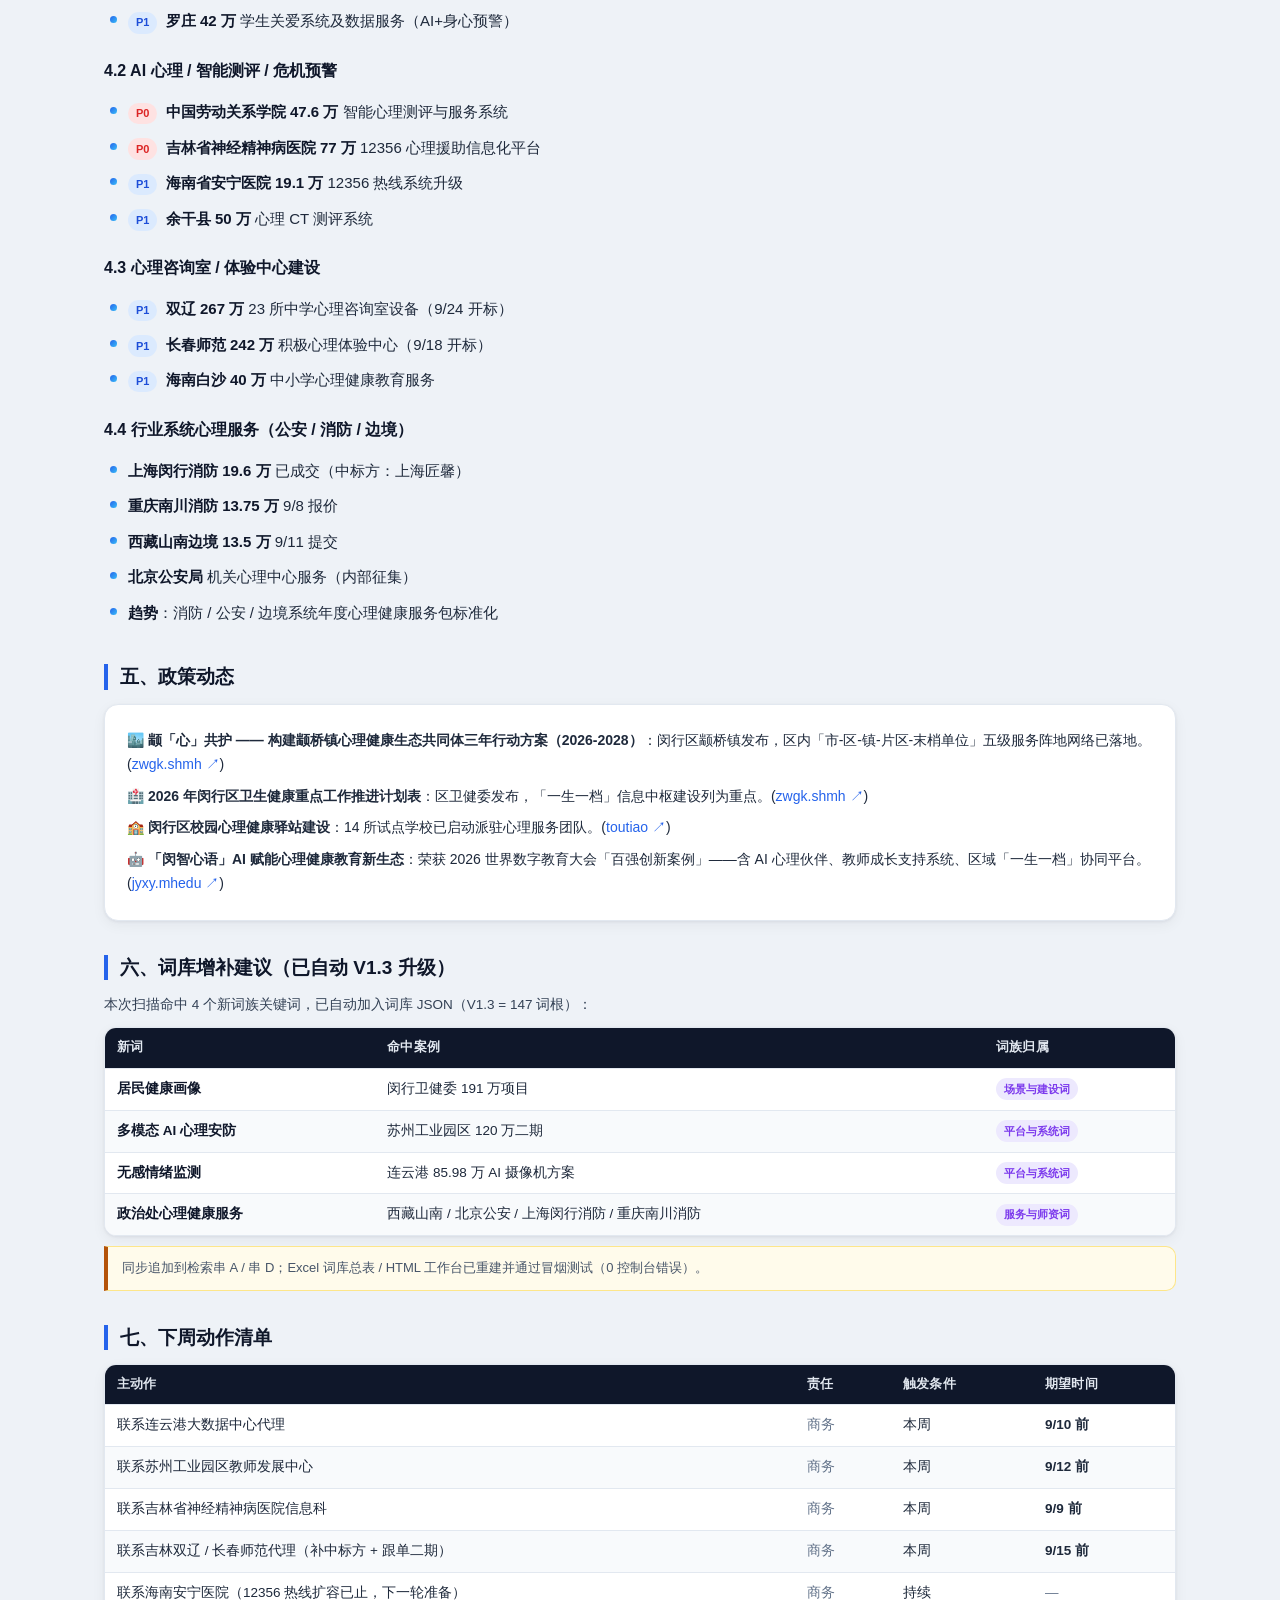
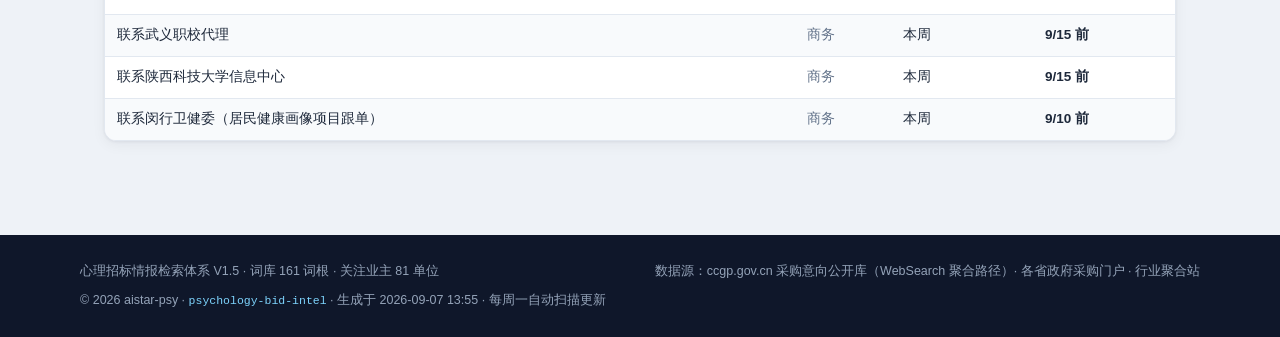
==== commit 726b7d3d: "Add TOP20 announcement-source trace page (2025-09~2026-08) and update nav/archive" ====
--- a/2026-09-07.html
+++ b/2026-09-07.html
@@ -33,6 +33,7 @@
     <a href="special-2026-09-09.html">专项·智慧校园安防</a>
     <a href="special-lab-2026-09-09.html">专项·实验室设备</a>
     <a href="annual-2025-2026.html">回溯·近一年</a>
+    <a href="trace-top20-2025-2026.html">TOP20 公告溯源</a>
   </div>
 </nav>
 
